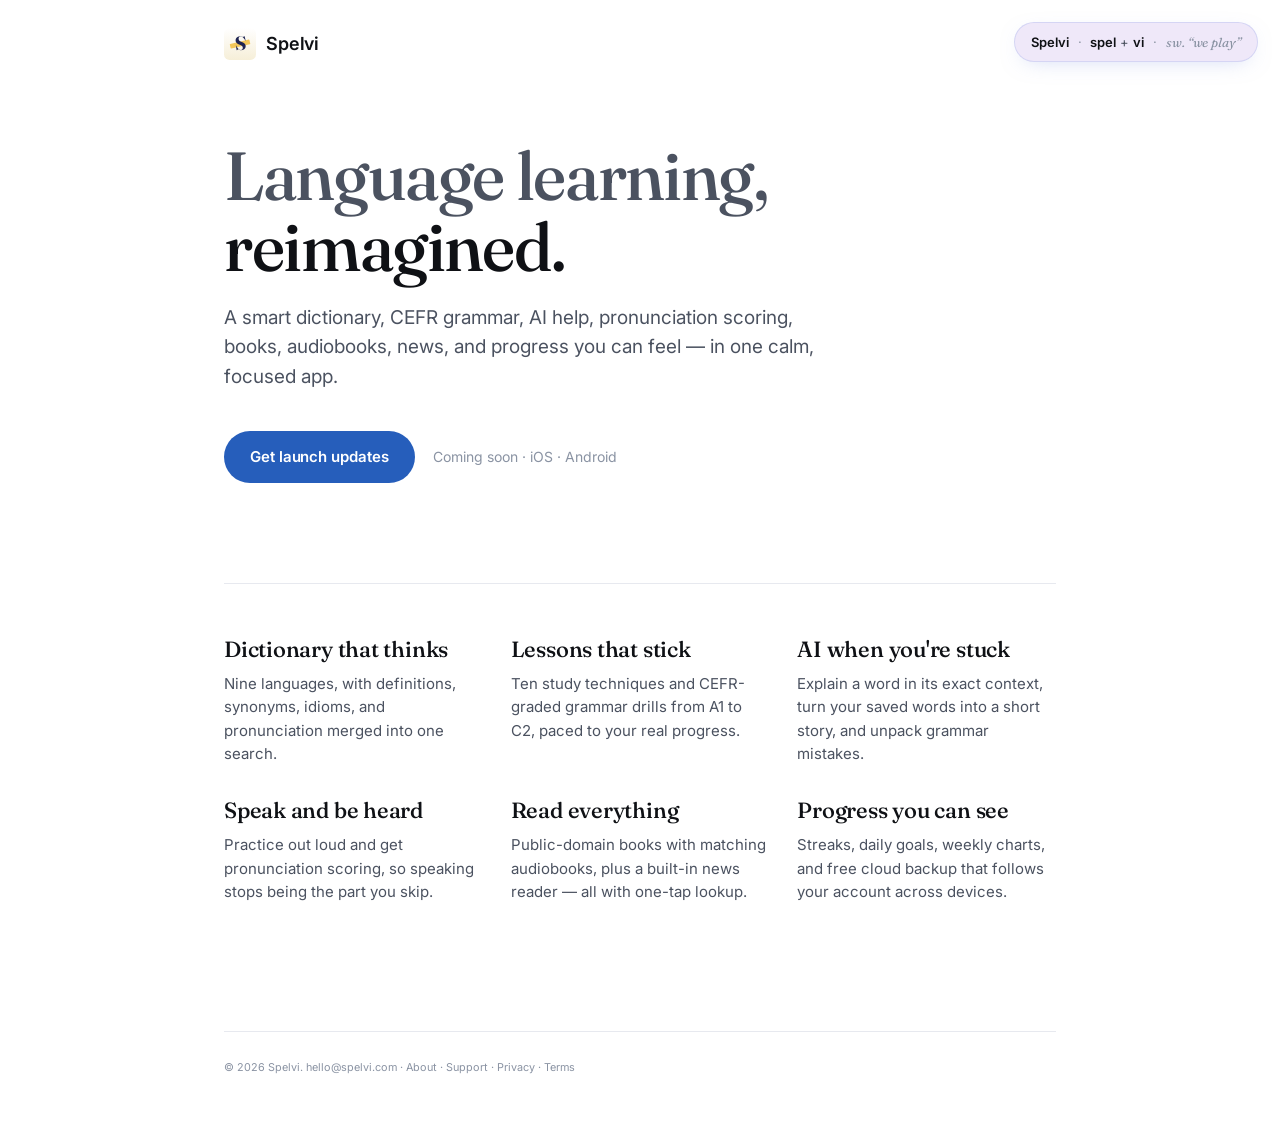
==== index.html @ d18ec0b6 "Add files via upload" ====
<!DOCTYPE html>
<html lang="en">
<head>
  <meta charset="UTF-8" />
  <meta name="viewport" content="width=device-width, initial-scale=1.0" />
  <meta name="theme-color" content="#265EBB" />

  <title>Spelvi — Language learning, reimagined</title>
  <meta name="description" content="Spelvi is a language learning experience that combines a smart dictionary, lessons, grammar drills, and audiobooks. Coming soon." />

  <!-- Open Graph -->
  <meta property="og:title" content="Spelvi — Language learning, reimagined" />
  <meta property="og:description" content="A new language learning experience. Coming soon." />
  <meta property="og:url" content="https://spelvi.com" />
  <meta property="og:type" content="website" />
  <meta property="og:site_name" content="Spelvi" />
  <meta property="og:image" content="https://spelvi.com/icon-1024.png" />

  <!-- Twitter -->
  <meta name="twitter:card" content="summary_large_image" />
  <meta name="twitter:title" content="Spelvi — Language learning, reimagined" />
  <meta name="twitter:description" content="A new language learning experience. Coming soon." />
  <meta name="twitter:image" content="https://spelvi.com/icon-1024.png" />

  <link rel="canonical" href="https://spelvi.com/" />
  <link rel="icon" type="image/svg+xml" href="/favicon.svg" />

  <link rel="preconnect" href="https://fonts.googleapis.com" />
  <link rel="preconnect" href="https://fonts.gstatic.com" crossorigin />
  <link
    href="https://fonts.googleapis.com/css2?family=Fraunces:opsz,wght@9..144,500;9..144,700&family=Inter:wght@400;500;600&display=swap"
    rel="stylesheet"
  />

  <link rel="stylesheet" href="/styles.css" />
</head>
<body>
  <aside class="lang-pill" aria-label="Spelvi etymology — Swedish for &quot;we play&quot;">
    <span class="lang-pill__brand">Spelvi</span>
    <span class="lang-pill__sep">·</span>
    <span class="lang-pill__etym"><b>spel</b> + <b>vi</b></span>
    <span class="lang-pill__sep">·</span>
    <span class="lang-pill__meaning"><em>sw. “we play”</em></span>
  </aside>

  <main class="page">
    <header class="brand">
      <a class="logo" href="/" aria-label="Spelvi home">
        <svg viewBox="0 0 1024 1024" width="32" height="32" aria-hidden="true">
          <defs>
            <linearGradient id="logo-bg" x1="0" y1="0" x2="0" y2="1">
              <stop offset="0%" stop-color="#FFFFFF"/>
              <stop offset="100%" stop-color="#F6EFD8"/>
            </linearGradient>
          </defs>
          <rect width="1024" height="1024" rx="180" fill="url(#logo-bg)"/>
          <g transform="rotate(-13 512 512)">
            <rect x="190" y="438" width="644" height="150" rx="18" fill="#F2C24E" opacity="0.92"/>
          </g>
          <text x="512" y="690" text-anchor="middle" font-family="'Fraunces', Georgia, serif" font-weight="700" font-size="620" fill="#1F2452">S</text>
        </svg>
        <span>Spelvi</span>
      </a>
    </header>

    <section class="hero">
      <h1>
        <span class="hero__top">Language learning,</span>
        <span class="hero__bottom">reimagined.</span>
      </h1>
      <p class="hero__sub">
        A smart dictionary, CEFR grammar, AI help, pronunciation scoring, books,
        audiobooks, news, and progress you can feel — in one calm, focused app.
      </p>

      <div class="cta">
        <a class="btn btn--primary" href="mailto:hello@spelvi.com?subject=Spelvi%20launch%20updates">
          Get launch updates
        </a>
        <span class="cta__hint">Coming soon · iOS · Android</span>
      </div>
    </section>

    <section class="features" aria-label="What's inside">
      <article>
        <h3>Dictionary that thinks</h3>
        <p>Nine languages, with definitions, synonyms, idioms, and pronunciation merged into one search.</p>
      </article>
      <article>
        <h3>Lessons that stick</h3>
        <p>Ten study techniques and CEFR-graded grammar drills from A1 to C2, paced to your real progress.</p>
      </article>
      <article>
        <h3>AI when you're stuck</h3>
        <p>Explain a word in its exact context, turn your saved words into a short story, and unpack grammar mistakes.</p>
      </article>
      <article>
        <h3>Speak and be heard</h3>
        <p>Practice out loud and get pronunciation scoring, so speaking stops being the part you skip.</p>
      </article>
      <article>
        <h3>Read everything</h3>
        <p>Public-domain books with matching audiobooks, plus a built-in news reader — all with one-tap lookup.</p>
      </article>
      <article>
        <h3>Progress you can see</h3>
        <p>Streaks, daily goals, weekly charts, and free cloud backup that follows your account across devices.</p>
      </article>
    </section>

    <footer class="foot">
      <small>
        © <span id="year"></span> Spelvi.
        <a href="mailto:hello@spelvi.com">hello@spelvi.com</a>
        ·
        <a href="/about.html">About</a>
        ·
        <a href="/support.html">Support</a>
        ·
        <a href="/privacy.html">Privacy</a>
        ·
        <a href="/terms.html">Terms</a>
      </small>
    </footer>
  </main>

  <script>
    document.getElementById('year').textContent = new Date().getFullYear();
  </script>
</body>
</html>
---- styles.css ----
:root {
  --primary: #265EBB;
  --primary-ink: #1d4a98;
  --accent: #F6813F;
  --bg: #ffffff;
  --bg-soft: #f7f8fb;
  --fg-1: #0f1115;
  --fg-2: #4b5260;
  --fg-3: #8a93a3;
  --border: #e7e9ef;
  --max-w: 880px;
  --radius: 14px;
}

@media (prefers-color-scheme: dark) {
  :root {
    --bg: #0b0d10;
    --bg-soft: #14171c;
    --fg-1: #f4f5f7;
    --fg-2: #b9c1cd;
    --fg-3: #7a8190;
    --border: #1f242c;
    --primary: #4a86e8;
    --primary-ink: #6da1f0;
  }
}

* { box-sizing: border-box; }

html, body {
  margin: 0;
  padding: 0;
  background: var(--bg);
  color: var(--fg-1);
  font-family: 'Inter', system-ui, -apple-system, BlinkMacSystemFont, 'Segoe UI', sans-serif;
  font-size: 16px;
  line-height: 1.55;
  -webkit-font-smoothing: antialiased;
  -moz-osx-font-smoothing: grayscale;
}

a { color: var(--primary); text-decoration: none; }
a:hover { text-decoration: underline; }

.page {
  max-width: var(--max-w);
  margin: 0 auto;
  padding: 28px 24px 64px;
}

/* ── Brand bar ─────────────────────────────────────────── */

.brand {
  display: flex;
  justify-content: space-between;
  align-items: center;
  padding-bottom: 80px;
}

.logo {
  display: inline-flex;
  align-items: center;
  gap: 10px;
  color: var(--fg-1);
  font-weight: 600;
  letter-spacing: -0.01em;
}

.logo:hover { text-decoration: none; }

.logo span {
  font-size: 18px;
}

/* ── Hero ──────────────────────────────────────────────── */

.hero h1 {
  font-family: 'Fraunces', Georgia, 'Times New Roman', serif;
  font-weight: 500;
  font-size: clamp(40px, 7vw, 68px);
  line-height: 1.05;
  letter-spacing: -0.02em;
  margin: 0 0 20px;
  color: var(--fg-1);
}

.hero__top { display: block; color: var(--fg-2); }
.hero__bottom { display: block; color: var(--fg-1); }

.hero__sub {
  font-size: clamp(17px, 2vw, 19px);
  color: var(--fg-2);
  max-width: 600px;
  margin: 0 0 40px;
}

/* ── CTA ───────────────────────────────────────────────── */

.cta {
  display: flex;
  align-items: center;
  gap: 18px;
  flex-wrap: wrap;
  margin-bottom: 100px;
}

.btn {
  display: inline-flex;
  align-items: center;
  justify-content: center;
  height: 52px;
  padding: 0 26px;
  border-radius: 999px;
  font-weight: 600;
  font-size: 15px;
  letter-spacing: -0.005em;
  transition: transform 80ms ease, background-color 120ms ease;
}

.btn:hover { text-decoration: none; }

.btn--primary {
  background: var(--primary);
  color: #fff;
}

.btn--primary:hover {
  background: var(--primary-ink);
  transform: translateY(-1px);
}

.cta__hint {
  font-size: 14px;
  color: var(--fg-3);
}

/* ── Features ──────────────────────────────────────────── */

.features {
  display: grid;
  grid-template-columns: repeat(auto-fit, minmax(240px, 1fr));
  gap: 28px;
  padding: 48px 0;
  border-top: 1px solid var(--border);
}

.features article h3 {
  font-family: 'Fraunces', Georgia, serif;
  font-weight: 500;
  font-size: 22px;
  letter-spacing: -0.01em;
  margin: 0 0 6px;
  color: var(--fg-1);
}

.features article p {
  font-size: 15px;
  color: var(--fg-2);
  margin: 0;
}

/* ── Sticky etymology pill ─────────────────────────────── */

.lang-pill {
  position: fixed;
  top: 22px;
  right: 22px;
  z-index: 20;
  display: inline-flex;
  align-items: center;
  gap: 8px;
  padding: 9px 16px;
  border-radius: 999px;
  background: rgba(216, 201, 240, 0.42);
  border: 1px solid rgba(143, 163, 230, 0.28);
  -webkit-backdrop-filter: saturate(140%) blur(14px);
  backdrop-filter: saturate(140%) blur(14px);
  font-size: 13px;
  font-family: 'Inter', system-ui, sans-serif;
  font-weight: 500;
  letter-spacing: -0.005em;
  color: var(--fg-2);
  white-space: nowrap;
  box-shadow: 0 6px 22px -10px rgba(143, 163, 230, 0.5);
}

.lang-pill__brand {
  color: var(--fg-1);
  font-weight: 600;
}

.lang-pill__sep {
  color: var(--fg-3);
  font-weight: 400;
  margin: 0 1px;
}

.lang-pill__etym {
  color: var(--fg-2);
  font-weight: 400;
}

.lang-pill__etym b {
  font-weight: 600;
  color: var(--fg-1);
}

.lang-pill__meaning {
  color: var(--fg-3);
}

.lang-pill__meaning em {
  font-style: italic;
  font-family: 'Fraunces', Georgia, serif;
  font-weight: 400;
}

@media (prefers-color-scheme: dark) {
  .lang-pill {
    background: rgba(184, 197, 242, 0.08);
    border-color: rgba(184, 197, 242, 0.18);
    box-shadow: 0 6px 22px -10px rgba(0, 0, 0, 0.6);
  }
}

@media (max-width: 720px) {
  .lang-pill {
    position: static;
    display: inline-flex;
    margin: 0 0 24px;
    font-size: 12px;
    padding: 7px 13px;
  }
}

/* ── Footer ────────────────────────────────────────────── */

.foot {
  margin-top: 80px;
  padding-top: 24px;
  border-top: 1px solid var(--border);
  color: var(--fg-3);
  font-size: 13px;
}

.foot a { color: var(--fg-3); }
.foot a:hover { color: var(--fg-1); }
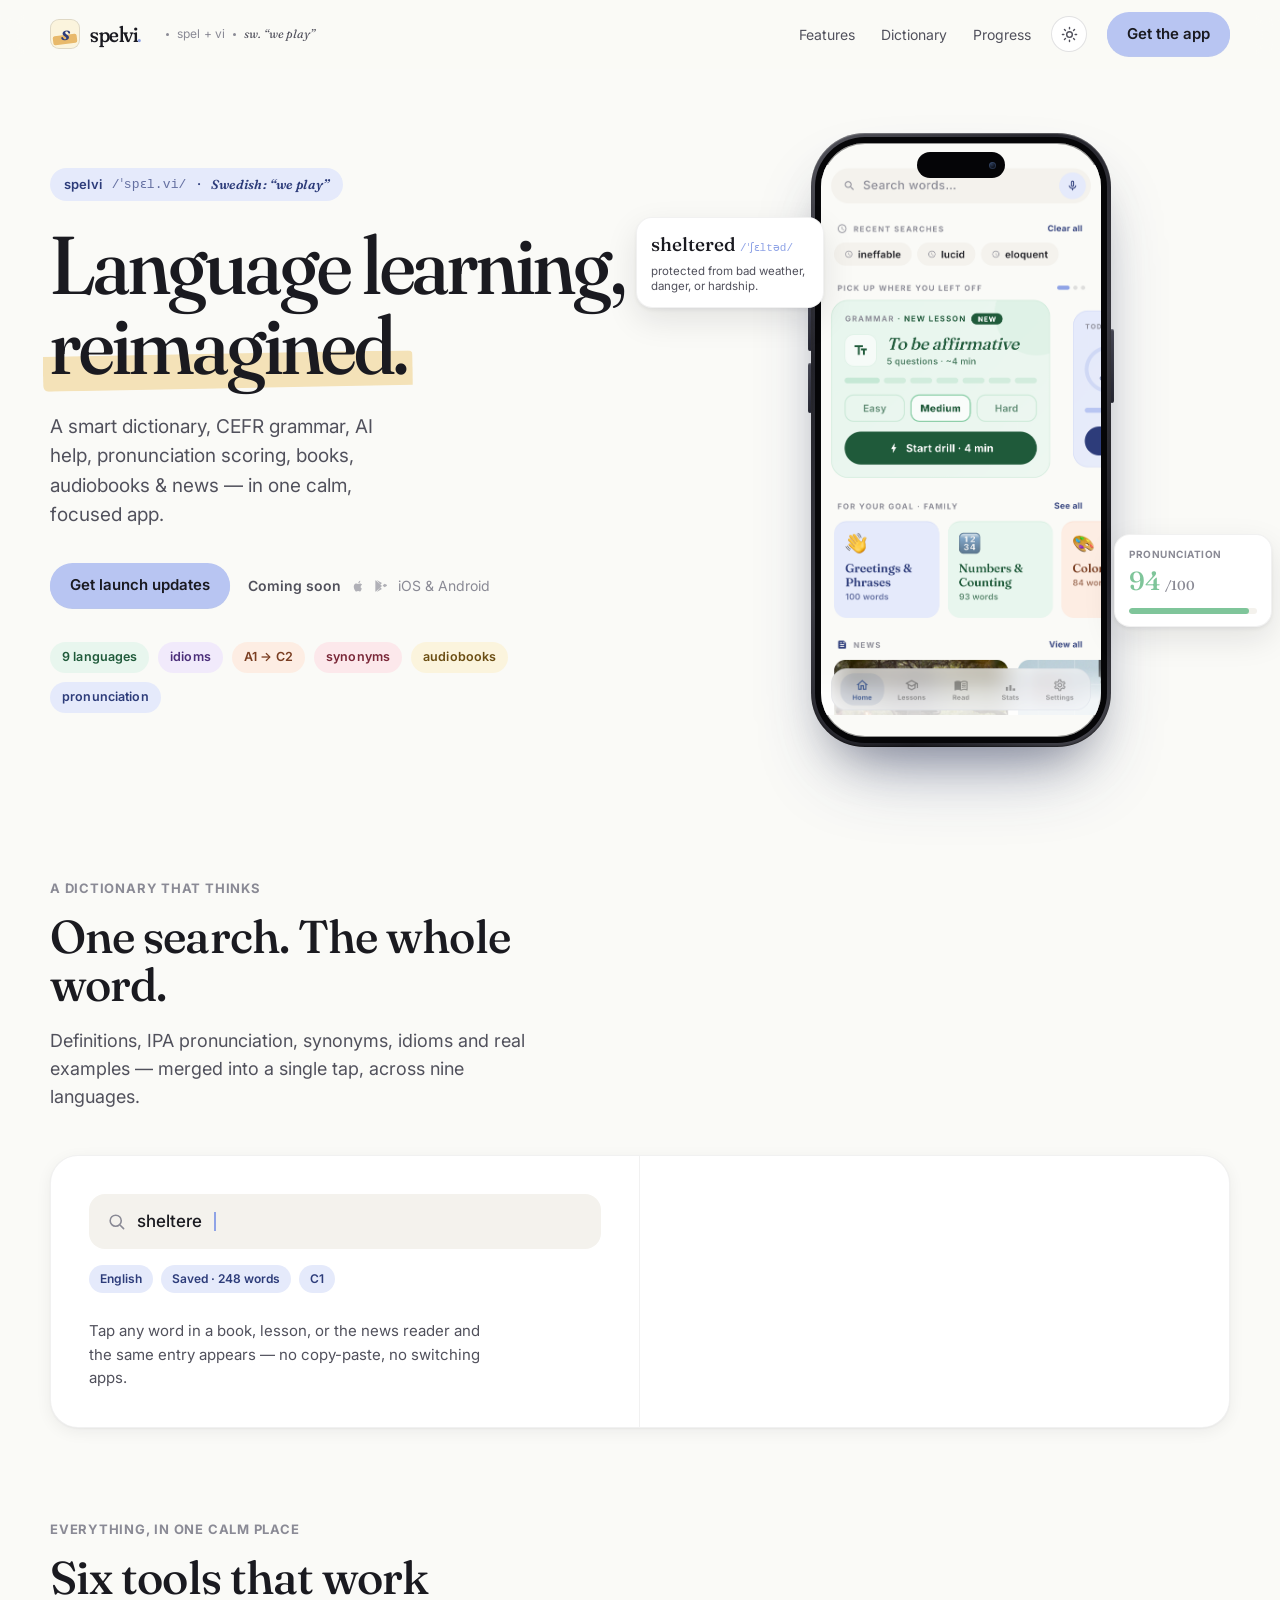
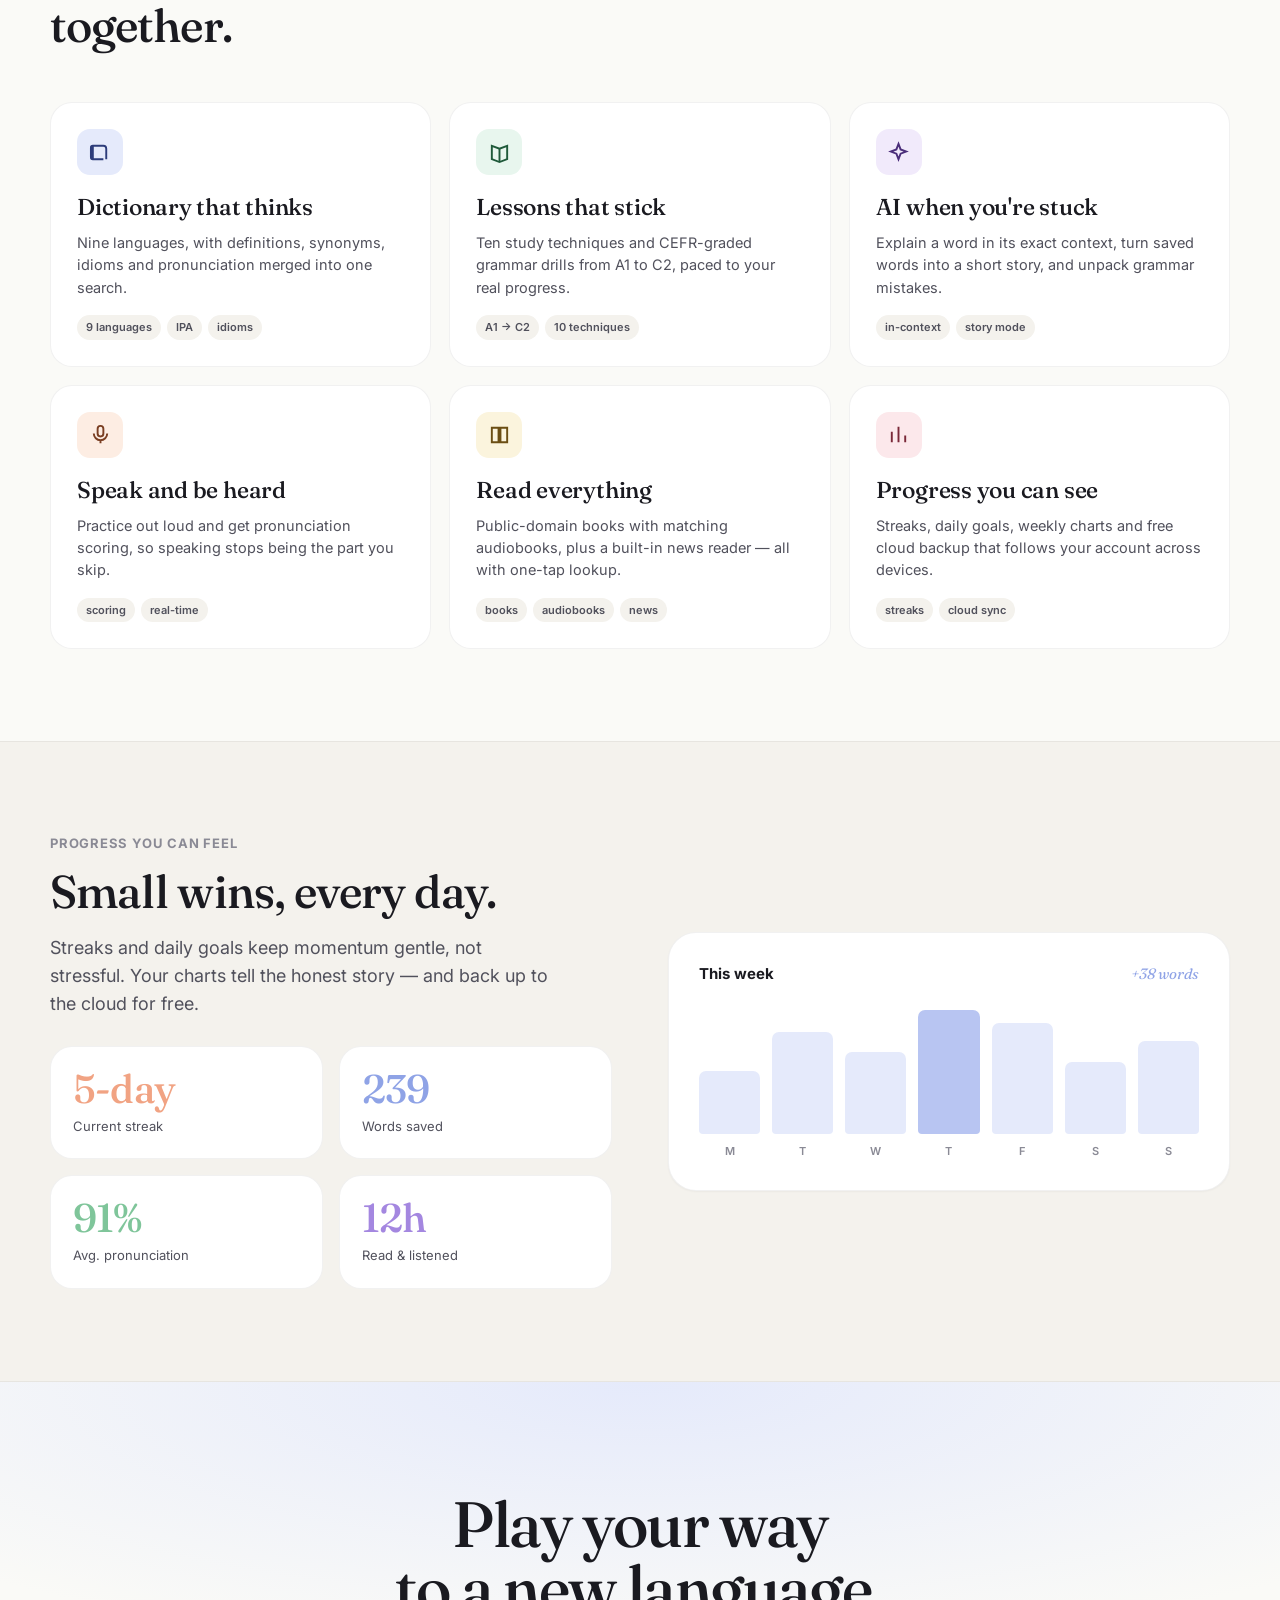
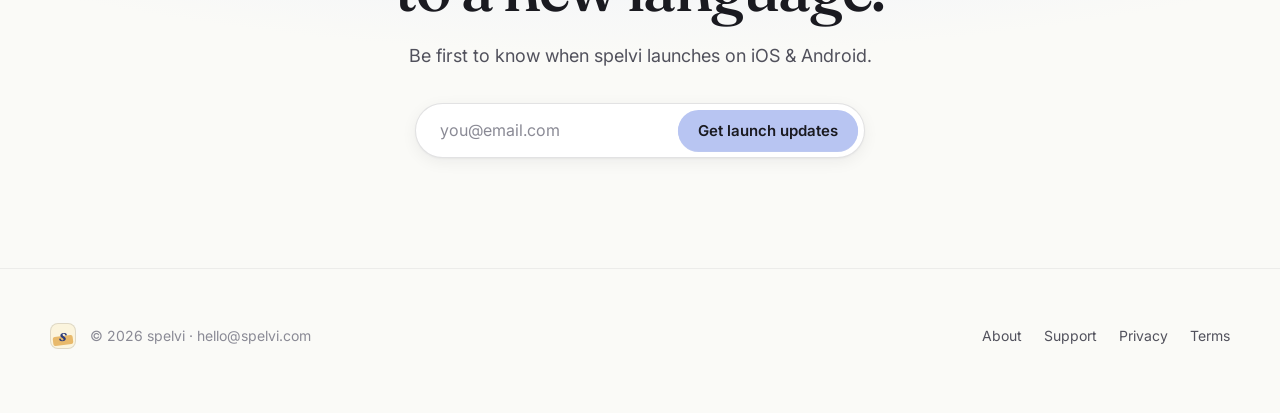
==== commit 637c9f5d: "Add files via upload" ====
--- a/index.html
+++ b/index.html
@@ -1,131 +1,863 @@
 <!DOCTYPE html>
-<html lang="en">
+<html lang="en" data-theme="light">
 <head>
-  <meta charset="UTF-8" />
-  <meta name="viewport" content="width=device-width, initial-scale=1.0" />
-  <meta name="theme-color" content="#265EBB" />
-
-  <title>Spelvi — Language learning, reimagined</title>
-  <meta name="description" content="Spelvi is a language learning experience that combines a smart dictionary, lessons, grammar drills, and audiobooks. Coming soon." />
-
-  <!-- Open Graph -->
-  <meta property="og:title" content="Spelvi — Language learning, reimagined" />
-  <meta property="og:description" content="A new language learning experience. Coming soon." />
-  <meta property="og:url" content="https://spelvi.com" />
-  <meta property="og:type" content="website" />
-  <meta property="og:site_name" content="Spelvi" />
-  <meta property="og:image" content="https://spelvi.com/icon-1024.png" />
-
-  <!-- Twitter -->
-  <meta name="twitter:card" content="summary_large_image" />
-  <meta name="twitter:title" content="Spelvi — Language learning, reimagined" />
-  <meta name="twitter:description" content="A new language learning experience. Coming soon." />
-  <meta name="twitter:image" content="https://spelvi.com/icon-1024.png" />
-
-  <link rel="canonical" href="https://spelvi.com/" />
-  <link rel="icon" type="image/svg+xml" href="/favicon.svg" />
-
-  <link rel="preconnect" href="https://fonts.googleapis.com" />
-  <link rel="preconnect" href="https://fonts.gstatic.com" crossorigin />
-  <link
-    href="https://fonts.googleapis.com/css2?family=Fraunces:opsz,wght@9..144,500;9..144,700&family=Inter:wght@400;500;600&display=swap"
-    rel="stylesheet"
-  />
-
-  <link rel="stylesheet" href="/styles.css" />
+<meta charset="UTF-8">
+<meta name="viewport" content="width=device-width, initial-scale=1.0">
+<title>spelvi — language learning, reimagined</title>
+<meta name="description" content="Spelvi is a language-learning app: a smart dictionary, CEFR grammar, AI help, pronunciation scoring, books, audiobooks, and a news reader — in one calm, focused app. Coming soon.">
+<meta name="theme-color" content="#B8C5F2">
+<link rel="canonical" href="https://spelvi.com/">
+<link rel="icon" type="image/svg+xml" href="/favicon.svg">
+<meta property="og:title" content="spelvi — language learning, reimagined">
+<meta property="og:description" content="A smart dictionary, CEFR grammar, AI help, pronunciation, books, audiobooks & news — in one calm app. Coming soon.">
+<meta property="og:url" content="https://spelvi.com">
+<meta property="og:type" content="website">
+<meta property="og:site_name" content="Spelvi">
+<meta property="og:image" content="https://spelvi.com/icon-1024.png">
+<meta name="twitter:card" content="summary_large_image">
+<meta name="twitter:title" content="spelvi — language learning, reimagined">
+<meta name="twitter:image" content="https://spelvi.com/icon-1024.png">
+<link rel="stylesheet" href="colors_and_type.css">
+<style>
+  /* ============================================================
+     spelvi — marketing site
+     Warm, literary, pastel — reflecting the app.
+     Signature motif: the butter-yellow highlighter marker.
+     ============================================================ */
+
+  html { scroll-behavior: smooth; }
+  body {
+    margin: 0;
+    background: var(--bg);
+    color: var(--fg-1);
+    overflow-x: hidden;
+  }
+  ::selection { background: var(--butter); color: var(--butter-ink); }
+
+  a { color: inherit; text-decoration: none; }
+  .wrap { width: min(1180px, 100% - 48px); margin-inline: auto; }
+
+  /* ---------- Highlighter marker motif ---------- */
+  .mark {
+    position: relative;
+    display: inline;
+    white-space: nowrap;
+  }
+  .mark > span { position: relative; z-index: 1; }
+  .mark::before {
+    content: "";
+    position: absolute;
+    left: -0.08em; right: -0.08em;
+    bottom: 0.04em;
+    height: 0.46em;
+    background: var(--butter);
+    z-index: 0;
+    transform: scaleX(0) rotate(-0.6deg);
+    transform-origin: left center;
+    border-radius: 2px 5px 3px 6px;
+    /* rough, hand-swiped ends */
+    clip-path: polygon(0 8%, 100% 0, 100% 92%, 0 100%);
+    transition: transform 0.62s var(--ease-out);
+  }
+  .mark.lav::before { background: var(--lavender); }
+  .mark.mint::before { background: var(--mint); }
+  .mark.blush::before { background: var(--blush); }
+  .mark.swiped::before { transform: scaleX(1) rotate(-0.6deg); }
+
+  /* ---------- Nav ---------- */
+  nav {
+    position: sticky; top: 0; z-index: 50;
+    backdrop-filter: saturate(140%) blur(14px);
+    background: color-mix(in srgb, var(--bg) 78%, transparent);
+    border-bottom: 1px solid transparent;
+    transition: border-color var(--dur-med), background var(--dur-med);
+  }
+  nav.scrolled { border-bottom-color: var(--border); }
+  .nav-in {
+    display: flex; align-items: center; gap: 20px;
+    height: 68px;
+  }
+  .brand { display: flex; align-items: center; gap: 10px; font-weight: 600; }
+  .mono-s {
+    width: 30px; height: 30px; border-radius: 9px;
+    background: var(--butter-soft);
+    display: grid; place-items: center;
+    position: relative; overflow: hidden;
+    box-shadow: inset 0 0 0 1px var(--border-strong);
+    flex: none;
+  }
+  .mono-s::before {
+    content: ""; position: absolute; left: 3px; right: 3px;
+    top: 52%; height: 9px; background: var(--butter-strong);
+    transform: rotate(-7deg); border-radius: 2px;
+  }
+  .mono-s i {
+    position: relative; z-index: 1;
+    font-family: var(--font-display); font-style: italic;
+    font-weight: 600; font-size: 20px; color: var(--primary-ink);
+    line-height: 1; transform: translateY(-1px);
+  }
+  .wordmark-h {
+    font-family: var(--font-display); font-weight: 500;
+    font-size: 22px; letter-spacing: -0.02em;
+    font-variation-settings: "opsz" 144, "SOFT" 100;
+  }
+  .wordmark-h b { color: var(--primary-strong); font-weight: 500; }
+  .ety {
+    margin-left: 4px;
+    display: inline-flex; align-items: center; gap: 8px;
+    font-size: 12px; color: var(--fg-3); letter-spacing: 0.01em;
+  }
+  .ety .dot { width: 3px; height: 3px; border-radius: 50%; background: var(--fg-3); }
+  .ety em { font-family: var(--font-display); font-style: italic; color: var(--fg-2); }
+  .nav-spacer { flex: 1; }
+  .nav-links { display: flex; align-items: center; gap: 26px; font-size: 14px; color: var(--fg-2); }
+  .nav-links a { transition: color var(--dur-fast); }
+  .nav-links a:hover { color: var(--fg-1); }
+  .theme-btn {
+    width: 36px; height: 36px; border-radius: 50%;
+    border: 1px solid var(--border-strong); background: var(--surface);
+    display: grid; place-items: center; cursor: pointer; color: var(--fg-2);
+    transition: transform var(--dur-fast), color var(--dur-fast);
+  }
+  .theme-btn:hover { color: var(--fg-1); transform: rotate(-18deg); }
+  .btn {
+    display: inline-flex; align-items: center; gap: 8px;
+    font-family: var(--font-ui); font-weight: 600; font-size: 15px;
+    padding: 11px 20px; border-radius: var(--radius-pill);
+    background: var(--primary); color: var(--fg-on-primary);
+    border: none; cursor: pointer;
+    box-shadow: 0 1px 0 color-mix(in srgb, var(--primary-strong) 60%, transparent);
+    transition: transform var(--dur-fast) var(--ease-spring), box-shadow var(--dur-med), background var(--dur-fast);
+  }
+  .btn:hover { transform: translateY(-2px); box-shadow: var(--shadow-2); background: color-mix(in srgb, var(--primary) 86%, white); }
+  .btn:active { transform: translateY(0); }
+  .btn.ghost { background: var(--surface); color: var(--fg-1); box-shadow: inset 0 0 0 1px var(--border-strong); }
+  .btn.ghost:hover { background: var(--surface-2); }
+
+  /* ---------- Hero ---------- */
+  .hero { position: relative; padding: 64px 0 40px; }
+  .hero-grid {
+    display: grid; grid-template-columns: 1.05fr 0.95fr;
+    gap: 48px; align-items: center;
+  }
+  .eyebrow {
+    display: inline-flex; align-items: center; gap: 10px;
+    font-size: 13px; color: var(--primary-ink); font-weight: 600;
+    background: var(--primary-soft); padding: 7px 14px;
+    border-radius: var(--radius-pill); margin-bottom: 24px;
+    letter-spacing: 0.01em;
+  }
+  .eyebrow .ph { font-family: var(--font-mono); font-weight: 500; color: color-mix(in srgb, var(--primary-ink) 70%, transparent); }
+  .eyebrow em { font-family: var(--font-display); font-style: italic; }
+  h1.hero-title {
+    font-family: var(--font-display); font-weight: 500;
+    font-size: clamp(46px, 6.4vw, 92px); line-height: 0.98;
+    letter-spacing: -0.025em; margin: 0 0 26px;
+    font-variation-settings: "opsz" 144, "SOFT" 40;
+  }
+  .hero-sub {
+    font-size: 19px; line-height: 1.55; color: var(--fg-2);
+    max-width: 30ch; margin: 0 0 34px;
+  }
+  .hero-cta { display: flex; align-items: center; gap: 18px; flex-wrap: wrap; }
+  .coming {
+    font-size: 14px; color: var(--fg-3);
+    display: inline-flex; align-items: center; gap: 9px;
+  }
+  .coming b { color: var(--fg-2); font-weight: 600; }
+  .store-ico { display: inline-flex; gap: 7px; }
+  .store-ico svg { width: 16px; height: 16px; opacity: 0.65; }
+
+  /* word chips floating */
+  .chips { margin-top: 34px; display: flex; flex-wrap: wrap; gap: 9px; max-width: 30rem; }
+  .chip {
+    font-size: 12.5px; font-weight: 600; padding: 6px 12px;
+    border-radius: var(--radius-pill); letter-spacing: 0.01em;
+    will-change: transform;
+  }
+  .chip.c1 { background: var(--mint-soft); color: var(--mint-ink); }
+  .chip.c2 { background: var(--lavender-soft); color: var(--lavender-ink); }
+  .chip.c3 { background: var(--accent-soft); color: var(--accent-ink); }
+  .chip.c4 { background: var(--blush-soft); color: var(--blush-ink); }
+  .chip.c5 { background: var(--butter-soft); color: var(--butter-ink); }
+  .chip.c6 { background: var(--primary-soft); color: var(--primary-ink); }
+
+  /* ---------- Phone mockup ---------- */
+  .phone-stage { position: relative; display: grid; place-items: center; }
+  .phone {
+    position: relative; width: 300px; height: 614px;
+    border-radius: 54px; padding: 10px;
+    background: linear-gradient(135deg, #56565e 0%, #23232a 26%, #3c3c44 52%, #1d1d23 78%, #4a4a52 100%);
+    box-shadow:
+      inset 0 1px 1px rgba(255,255,255,0.28),
+      inset 0 -1px 2px rgba(0,0,0,0.55),
+      0 40px 80px -30px rgba(45,60,122,0.45),
+      0 30px 50px -24px rgba(0,0,0,0.35);
+    animation: float 7s ease-in-out infinite;
+  }
+  [data-theme="dark"] .phone {
+    box-shadow:
+      inset 0 1px 1px rgba(255,255,255,0.22),
+      inset 0 -1px 2px rgba(0,0,0,0.6),
+      0 40px 80px -30px rgba(0,0,0,0.65),
+      0 30px 50px -24px rgba(0,0,0,0.5);
+  }
+  /* physical side buttons */
+  .btn-side { position: absolute; z-index: -1; border-radius: 3px;
+    background: linear-gradient(180deg, #4a4a52, #26262c); box-shadow: inset 0 1px 1px rgba(255,255,255,0.25); }
+  .btn-action { left: -3px; top: 116px; width: 4px; height: 30px; }
+  .btn-vup    { left: -3px; top: 168px; width: 4px; height: 50px; }
+  .btn-vdown  { left: -3px; top: 230px; width: 4px; height: 50px; }
+  .btn-power  { right: -3px; top: 196px; width: 4px; height: 74px; }
+  }
+  @keyframes float { 0%,100% { transform: translateY(0) rotate(-1.2deg); } 50% { transform: translateY(-14px) rotate(-1.2deg); } }
+  .phone-screen {
+    width: 100%; height: 100%; background: #FAFAF7;
+    border-radius: 44px; overflow: hidden; position: relative;
+    display: flex; flex-direction: column; padding-top: 22px;
+    box-shadow: 0 0 0 6px #060608, inset 0 0 0 1px rgba(0,0,0,0.4);
+  }
+  .scr-img { width: 100%; height: calc(100% - 22px); object-fit: cover; object-position: top center; display: block; }
+  /* Dynamic Island */
+  .island { position: absolute; top: 9px; left: 50%; transform: translateX(-50%);
+    width: 88px; height: 26px; background: #050507; border-radius: 14px; z-index: 6;
+    display: flex; align-items: center; justify-content: flex-end; padding-right: 9px; }
+  .island::after { content: ""; width: 7px; height: 7px; border-radius: 50%;
+    background: radial-gradient(circle at 35% 30%, #2b3a55, #07090f 70%);
+    box-shadow: inset 0 0 0 1px rgba(80,110,160,0.4); }
+  .scr-top { padding: 44px 18px 10px; }
+  .scr-search {
+    display: flex; align-items: center; gap: 9px;
+    background: var(--surface-2); border-radius: var(--radius-md);
+    padding: 11px 13px; font-size: 13px; color: var(--fg-3);
+  }
+  .scr-search svg { width: 15px; height: 15px; }
+  .scr-body { padding: 4px 18px; overflow: hidden; flex: 1; }
+  .applabel { font-size: 10px; font-weight: 700; letter-spacing: 0.08em; text-transform: uppercase; color: var(--fg-3); margin: 14px 2px 9px; display: flex; justify-content: space-between; }
+  .applabel a { color: var(--primary-strong); }
+
+  .streak-card {
+    background: var(--primary-soft); border-radius: var(--radius-lg);
+    padding: 16px; position: relative; overflow: hidden;
+  }
+  .streak-card .blob { position: absolute; right: -24px; top: -24px; width: 96px; height: 96px; border-radius: 50%; background: color-mix(in srgb, var(--primary) 60%, transparent); }
+  .streak-head { display: flex; justify-content: space-between; align-items: flex-start; position: relative; }
+  .stk-today { font-size: 10px; font-weight: 700; letter-spacing: 0.07em; color: var(--primary-ink); opacity: 0.7; }
+  .stk-flame { font-size: 10px; font-weight: 700; color: var(--accent-ink); background: var(--accent-soft); padding: 4px 8px; border-radius: var(--radius-pill); display: inline-flex; gap: 4px; }
+  .streak-mid { display: flex; align-items: center; gap: 14px; margin-top: 12px; position: relative; }
+  .ring { width: 56px; height: 56px; flex: none; }
+  .ring text { font-family: var(--font-ui); }
+  .stk-copy .big { font-family: var(--font-display); font-style: italic; font-size: 19px; color: var(--primary-ink); font-weight: 500; line-height: 1.1; }
+  .stk-copy .sm { font-size: 11px; color: var(--primary-ink); opacity: 0.72; margin-top: 3px; }
+  .stk-dots { display: flex; gap: 4px; margin-top: 13px; position: relative; }
+  .stk-dots i { height: 5px; flex: 1; border-radius: 3px; background: color-mix(in srgb, var(--primary-strong) 28%, transparent); }
+  .stk-dots i.on { background: var(--primary-strong); }
+  .stk-btn {
+    margin-top: 13px; background: var(--primary-ink); color: var(--primary-soft);
+    border-radius: var(--radius-md); padding: 11px; text-align: center;
+    font-size: 12.5px; font-weight: 600; position: relative;
+    display: flex; align-items: center; justify-content: center; gap: 6px;
+  }
+
+  .lesson-card {
+    margin-top: 12px; background: var(--mint-soft); border-radius: var(--radius-lg);
+    padding: 14px; position: relative; overflow: hidden;
+  }
+  .lc-row { display: flex; align-items: center; gap: 10px; }
+  .lc-ico { width: 34px; height: 34px; border-radius: 10px; background: var(--surface); display: grid; place-items: center; font-family: var(--font-display); font-style: italic; color: var(--mint-ink); font-size: 16px; flex: none; }
+  .lc-new { font-size: 9px; font-weight: 800; letter-spacing: 0.06em; color: var(--mint-ink); background: color-mix(in srgb, var(--mint) 70%, white); padding: 3px 7px; border-radius: var(--radius-pill); margin-left: auto; }
+  .lc-title { font-family: var(--font-display); font-style: italic; font-size: 16px; color: var(--mint-ink); font-weight: 500; margin-top: 9px; }
+  .lc-meta { font-size: 11px; color: var(--mint-ink); opacity: 0.7; }
+  .lc-bars { display: flex; gap: 3px; margin-top: 9px; }
+  .lc-bars i { height: 5px; flex: 1; border-radius: 3px; background: var(--mint-strong); }
+  .lc-bars i.off { background: color-mix(in srgb, var(--mint-strong) 28%, transparent); }
+
+  .scr-tabbar {
+    display: flex; justify-content: space-around; align-items: center;
+    padding: 11px 8px 22px; border-top: 1px solid var(--border);
+    background: var(--surface);
+  }
+  .tab { display: flex; flex-direction: column; align-items: center; gap: 3px; font-size: 9px; color: var(--fg-3); }
+  .tab svg { width: 19px; height: 19px; }
+  .tab.act { color: var(--primary-strong); }
+
+  /* floating cards around phone */
+  .float-card {
+    position: absolute; background: var(--surface);
+    border-radius: var(--radius-md); box-shadow: var(--shadow-3);
+    padding: 12px 14px; z-index: 4; border: 1px solid var(--border);
+    will-change: transform;
+  }
+  .fc-word { position: absolute; left: -56px; top: 84px; width: 188px; animation: float 8s ease-in-out infinite 0.6s; }
+  .fc-word .w { font-family: var(--font-display); font-size: 19px; font-weight: 500; }
+  .fc-word .ipa { font-family: var(--font-mono); font-size: 11px; color: var(--primary-strong); }
+  .fc-word .def { font-size: 11.5px; color: var(--fg-2); margin-top: 5px; line-height: 1.35; }
+  .fc-score {
+    right: -42px; bottom: 120px; width: 158px; animation: float 6.5s ease-in-out infinite 0.2s;
+  }
+  .fc-score .lab { font-size: 10px; font-weight: 700; letter-spacing: 0.05em; text-transform: uppercase; color: var(--fg-3); }
+  .fc-score .num { font-family: var(--font-display); font-size: 26px; font-weight: 500; color: var(--mint-strong); display: flex; align-items: baseline; gap: 4px; }
+  .fc-score .num small { font-size: 13px; color: var(--fg-3); }
+  .fc-score .meter { height: 6px; border-radius: 4px; background: var(--surface-2); margin-top: 7px; overflow: hidden; }
+  .fc-score .meter i { display: block; height: 100%; border-radius: 4px; background: var(--mint-strong); width: 0; transition: width 1.1s var(--ease-out); }
+
+  /* ---------- Live dictionary demo ---------- */
+  .section { padding: 92px 0; }
+  .sec-label {
+    font-size: 13px; font-weight: 700; letter-spacing: 0.06em; text-transform: uppercase;
+    color: var(--fg-3); margin-bottom: 14px;
+  }
+  .sec-title {
+    font-family: var(--font-display); font-weight: 500;
+    font-size: clamp(30px, 3.6vw, 46px); line-height: 1.05;
+    letter-spacing: -0.02em; margin: 0 0 18px; max-width: 18ch;
+  }
+  .sec-lead { font-size: 18px; color: var(--fg-2); max-width: 46ch; line-height: 1.55; }
+
+  .demo {
+    margin-top: 44px; background: var(--surface);
+    border: 1px solid var(--border); border-radius: var(--radius-xl);
+    box-shadow: var(--shadow-2); overflow: hidden;
+    display: grid; grid-template-columns: 1fr 1fr;
+  }
+  .demo-l { padding: 38px; border-right: 1px solid var(--border); }
+  .demo-search {
+    display: flex; align-items: center; gap: 11px;
+    background: var(--surface-2); border-radius: var(--radius-md);
+    padding: 15px 18px; font-size: 17px;
+  }
+  .demo-search svg { width: 19px; height: 19px; color: var(--fg-3); flex: none; }
+  .typed { font-weight: 500; }
+  .caret { display: inline-block; width: 2px; height: 19px; background: var(--primary-strong); margin-left: 1px; vertical-align: -3px; animation: blink 1s steps(1) infinite; }
+  @keyframes blink { 50% { opacity: 0; } }
+  .demo-tags { display: flex; gap: 8px; margin-top: 16px; flex-wrap: wrap; }
+  .demo-tags .t { font-size: 12px; font-weight: 600; padding: 5px 11px; border-radius: var(--radius-pill); background: var(--primary-soft); color: var(--primary-ink); }
+
+  .demo-r { padding: 38px; position: relative; }
+  .entry { opacity: 0; transform: translateY(10px); transition: opacity 0.5s var(--ease-out), transform 0.5s var(--ease-out); }
+  .entry.show { opacity: 1; transform: none; }
+  .entry-head { display: flex; align-items: baseline; gap: 12px; flex-wrap: wrap; }
+  .entry-w { font-family: var(--font-display); font-size: 38px; font-weight: 500; letter-spacing: -0.01em; }
+  .entry-ipa { font-family: var(--font-mono); font-size: 15px; color: var(--primary-strong); }
+  .entry-pos { font-size: 13px; font-style: italic; color: var(--fg-3); font-family: var(--font-display); }
+  .entry-play { width: 30px; height: 30px; border-radius: 50%; background: var(--primary-soft); display: grid; place-items: center; color: var(--primary-ink); margin-left: auto; }
+  .entry-play svg { width: 13px; height: 13px; }
+  .entry-def { font-size: 16px; color: var(--fg-1); line-height: 1.55; margin-top: 16px; }
+  .entry-eg { font-size: 14.5px; color: var(--fg-2); font-style: italic; font-family: var(--font-display); margin-top: 10px; padding-left: 14px; border-left: 2px solid var(--border-strong); }
+  .entry-foot { display: flex; gap: 8px; margin-top: 20px; }
+  .pill-s { font-size: 13px; font-weight: 600; padding: 8px 14px; border-radius: var(--radius-pill); display: inline-flex; align-items: center; gap: 7px; }
+  .pill-save { background: var(--primary); color: var(--fg-on-primary); }
+  .pill-syn { background: var(--surface-2); color: var(--fg-2); }
+  .pill-s svg { width: 13px; height: 13px; }
+
+  /* ---------- Feature grid ---------- */
+  .feat-grid { display: grid; grid-template-columns: repeat(3, 1fr); gap: 18px; margin-top: 52px; }
+  .feat {
+    background: var(--surface); border: 1px solid var(--border);
+    border-radius: var(--radius-lg); padding: 26px;
+    transition: transform var(--dur-med) var(--ease-out), box-shadow var(--dur-med);
+    position: relative; overflow: hidden;
+  }
+  .feat:hover { transform: translateY(-4px); box-shadow: var(--shadow-2); }
+  .feat-ico {
+    width: 46px; height: 46px; border-radius: 13px;
+    display: grid; place-items: center; margin-bottom: 18px;
+  }
+  .feat-ico svg { width: 23px; height: 23px; }
+  .feat h3 {
+    font-family: var(--font-display); font-weight: 500; font-size: 23px;
+    letter-spacing: -0.01em; margin: 0 0 9px; display: inline; position: relative;
+  }
+  .feat h3 .u { position: absolute; left: 0; right: 0; bottom: 2px; height: 7px; background: var(--butter); z-index: -1; transform: scaleX(0); transform-origin: left; border-radius: 2px; transition: transform 0.4s var(--ease-out); }
+  .feat:hover h3 .u { transform: scaleX(1); }
+  .feat p { font-size: 14.5px; color: var(--fg-2); line-height: 1.55; margin: 10px 0 0; }
+  .feat .tagrow { margin-top: 16px; display: flex; gap: 6px; flex-wrap: wrap; }
+  .feat .tagrow span { font-size: 11px; font-weight: 600; padding: 4px 9px; border-radius: var(--radius-pill); background: var(--surface-2); color: var(--fg-2); }
+
+  .i-peri { background: var(--primary-soft); color: var(--primary-ink); }
+  .i-mint { background: var(--mint-soft); color: var(--mint-ink); }
+  .i-lav  { background: var(--lavender-soft); color: var(--lavender-ink); }
+  .i-acc  { background: var(--accent-soft); color: var(--accent-ink); }
+  .i-but  { background: var(--butter-soft); color: var(--butter-ink); }
+  .i-blu  { background: var(--blush-soft); color: var(--blush-ink); }
+
+  /* ---------- Progress band ---------- */
+  .band { background: var(--surface-2); border-block: 1px solid var(--border); }
+  .band-grid { display: grid; grid-template-columns: 1fr 1fr; gap: 56px; align-items: center; }
+  .stat-cards { display: grid; grid-template-columns: 1fr 1fr; gap: 16px; }
+  .stat {
+    background: var(--surface); border: 1px solid var(--border);
+    border-radius: var(--radius-lg); padding: 22px;
+  }
+  .stat .k { font-family: var(--font-display); font-size: 40px; font-weight: 500; letter-spacing: -0.02em; line-height: 1; }
+  .stat .l { font-size: 13px; color: var(--fg-2); margin-top: 8px; }
+  .stat.s1 .k { color: var(--accent-strong); }
+  .stat.s2 .k { color: var(--primary-strong); }
+  .stat.s3 .k { color: var(--mint-strong); }
+  .stat.s4 .k { color: var(--lavender-strong); }
+  .week {
+    background: var(--surface); border: 1px solid var(--border);
+    border-radius: var(--radius-xl); padding: 30px; box-shadow: var(--shadow-1);
+  }
+  .week-head { display: flex; justify-content: space-between; align-items: baseline; margin-bottom: 24px; }
+  .week-head .t { font-weight: 700; font-size: 15px; }
+  .week-head .v { font-family: var(--font-display); font-style: italic; color: var(--primary-strong); font-size: 15px; }
+  .bars { display: flex; align-items: flex-end; gap: 12px; height: 150px; }
+  .bar-col { flex: 1; display: flex; flex-direction: column; align-items: center; gap: 9px; height: 100%; justify-content: flex-end; }
+  .bar { width: 100%; border-radius: 7px 7px 4px 4px; background: var(--primary-soft); height: 0; transition: height 0.9s var(--ease-out); }
+  .bar.peak { background: var(--primary); }
+  .bar-col .d { font-size: 11px; color: var(--fg-3); font-weight: 600; }
+
+  /* ---------- CTA ---------- */
+  .cta {
+    text-align: center; padding: 110px 0;
+    background:
+      radial-gradient(120% 90% at 50% 0%, var(--primary-soft) 0%, transparent 62%),
+      var(--bg);
+  }
+  .cta h2 { font-family: var(--font-display); font-weight: 500; font-size: clamp(36px, 5vw, 64px); letter-spacing: -0.025em; line-height: 1; margin: 0 0 22px; }
+  .cta p { font-size: 18px; color: var(--fg-2); margin: 0 0 34px; }
+  .cta-form { display: inline-flex; gap: 10px; background: var(--surface); border: 1px solid var(--border-strong); border-radius: var(--radius-pill); padding: 6px 6px 6px 22px; box-shadow: var(--shadow-2); max-width: 100%; }
+  .cta-form input { border: none; background: none; outline: none; font-family: var(--font-ui); font-size: 16px; color: var(--fg-1); width: 230px; }
+  .cta-form input::placeholder { color: var(--fg-3); }
+
+  /* ---------- Footer ---------- */
+  footer { padding: 54px 0 64px; border-top: 1px solid var(--border); }
+  .foot { display: flex; justify-content: space-between; align-items: center; gap: 24px; flex-wrap: wrap; }
+  .foot-l { display: flex; align-items: center; gap: 14px; color: var(--fg-3); font-size: 14px; }
+  .foot-links { display: flex; gap: 22px; font-size: 14px; color: var(--fg-2); }
+  .foot-links a:hover { color: var(--fg-1); }
+
+  /* ---------- Reveal ---------- */
+  .reveal { opacity: 0; transform: translateY(26px); transition: opacity 0.7s var(--ease-out), transform 0.7s var(--ease-out); }
+  .reveal.in { opacity: 1; transform: none; }
+  .reveal.d1 { transition-delay: 0.07s; }
+  .reveal.d2 { transition-delay: 0.14s; }
+  .reveal.d3 { transition-delay: 0.21s; }
+  .reveal.d4 { transition-delay: 0.28s; }
+  .reveal.d5 { transition-delay: 0.35s; }
+
+  @media (max-width: 980px) {
+    .hero-grid { grid-template-columns: 1fr; gap: 8px; }
+    .phone-stage { margin-top: 18px; }
+    .demo { grid-template-columns: 1fr; }
+    .demo-l { border-right: none; border-bottom: 1px solid var(--border); }
+    .feat-grid { grid-template-columns: 1fr 1fr; }
+    .band-grid { grid-template-columns: 1fr; gap: 32px; }
+    .nav-links { display: none; }
+    .ety { display: none; }
+  }
+  @media (max-width: 600px) {
+    .feat-grid { grid-template-columns: 1fr; }
+    .stat-cards { grid-template-columns: 1fr 1fr; }
+    .fc-word, .fc-score { display: none; }
+    .section { padding: 64px 0; }
+    .cta-form { flex-direction: column; padding: 10px; border-radius: var(--radius-lg); width: min(360px, 100%); }
+    .cta-form input { width: 100%; padding: 8px 14px; }
+  }
+
+  @media (prefers-reduced-motion: reduce) {
+    *, *::before, *::after { animation: none !important; transition-duration: 0.001ms !important; }
+    .reveal, .entry { opacity: 1 !important; transform: none !important; }
+    .mark::before { transform: scaleX(1) rotate(-0.6deg) !important; }
+  }
+</style>
 </head>
 <body>
-  <aside class="lang-pill" aria-label="Spelvi etymology — Swedish for &quot;we play&quot;">
-    <span class="lang-pill__brand">Spelvi</span>
-    <span class="lang-pill__sep">·</span>
-    <span class="lang-pill__etym"><b>spel</b> + <b>vi</b></span>
-    <span class="lang-pill__sep">·</span>
-    <span class="lang-pill__meaning"><em>sw. “we play”</em></span>
-  </aside>
-
-  <main class="page">
-    <header class="brand">
-      <a class="logo" href="/" aria-label="Spelvi home">
-        <svg viewBox="0 0 1024 1024" width="32" height="32" aria-hidden="true">
-          <defs>
-            <linearGradient id="logo-bg" x1="0" y1="0" x2="0" y2="1">
-              <stop offset="0%" stop-color="#FFFFFF"/>
-              <stop offset="100%" stop-color="#F6EFD8"/>
-            </linearGradient>
-          </defs>
-          <rect width="1024" height="1024" rx="180" fill="url(#logo-bg)"/>
-          <g transform="rotate(-13 512 512)">
-            <rect x="190" y="438" width="644" height="150" rx="18" fill="#F2C24E" opacity="0.92"/>
-          </g>
-          <text x="512" y="690" text-anchor="middle" font-family="'Fraunces', Georgia, serif" font-weight="700" font-size="620" fill="#1F2452">S</text>
-        </svg>
-        <span>Spelvi</span>
-      </a>
-    </header>
-
-    <section class="hero">
-      <h1>
-        <span class="hero__top">Language learning,</span>
-        <span class="hero__bottom">reimagined.</span>
+
+<!-- ===================== NAV ===================== -->
+<nav id="nav">
+  <div class="wrap nav-in">
+    <a class="brand" href="#top">
+      <span class="mono-s"><i>s</i></span>
+      <span class="wordmark-h">spelvi<b>.</b></span>
+    </a>
+    <span class="ety">
+      <span class="dot"></span> spel + vi <span class="dot"></span> <em>sw. “we play”</em>
+    </span>
+    <span class="nav-spacer"></span>
+    <div class="nav-links">
+      <a href="#features">Features</a>
+      <a href="#dictionary">Dictionary</a>
+      <a href="#progress">Progress</a>
+    </div>
+    <button class="theme-btn" id="themeBtn" aria-label="Toggle theme">
+      <svg id="themeIco" width="17" height="17" viewBox="0 0 24 24" fill="none" stroke="currentColor" stroke-width="2" stroke-linecap="round" stroke-linejoin="round"><circle cx="12" cy="12" r="4"/><path d="M12 2v2M12 20v2M4.9 4.9l1.4 1.4M17.7 17.7l1.4 1.4M2 12h2M20 12h2M4.9 19.1l1.4-1.4M17.7 6.3l1.4-1.4"/></svg>
+    </button>
+    <a href="#get" class="btn">Get the app</a>
+  </div>
+</nav>
+
+<!-- ===================== HERO ===================== -->
+<header class="hero" id="top">
+  <div class="wrap hero-grid">
+    <div class="hero-copy">
+      <span class="eyebrow reveal in">
+        spelvi <span class="ph">/ˈspɛl.vi/</span> · <em>Swedish: “we play”</em>
+      </span>
+      <h1 class="hero-title">
+        Language learning,<br>
+        <span class="mark" id="heroMark"><span>reimagined.</span></span>
       </h1>
-      <p class="hero__sub">
-        A smart dictionary, CEFR grammar, AI help, pronunciation scoring, books,
-        audiobooks, news, and progress you can feel — in one calm, focused app.
+      <p class="hero-sub">
+        A smart dictionary, CEFR grammar, AI help, pronunciation scoring,
+        books, audiobooks &amp; news — in one calm, focused app.
       </p>
-
-      <div class="cta">
-        <a class="btn btn--primary" href="mailto:hello@spelvi.com?subject=Spelvi%20launch%20updates">
-          Get launch updates
-        </a>
-        <span class="cta__hint">Coming soon · iOS · Android</span>
-      </div>
-    </section>
-
-    <section class="features" aria-label="What's inside">
-      <article>
-        <h3>Dictionary that thinks</h3>
-        <p>Nine languages, with definitions, synonyms, idioms, and pronunciation merged into one search.</p>
-      </article>
-      <article>
-        <h3>Lessons that stick</h3>
+      <div class="hero-cta">
+        <a href="#get" class="btn">Get launch updates</a>
+        <span class="coming">
+          <b>Coming soon</b>
+          <span class="store-ico">
+            <svg viewBox="0 0 24 24" fill="currentColor"><path d="M16.4 12.9c0-2 1.6-3 1.7-3.1-.9-1.4-2.4-1.6-2.9-1.6-1.2-.1-2.4.7-3 .7-.6 0-1.6-.7-2.6-.7-1.3 0-2.6.8-3.3 2-1.4 2.4-.4 6 1 8 .6 1 1.4 2.1 2.4 2 .9 0 1.3-.6 2.4-.6 1.1 0 1.4.6 2.4.6 1 0 1.6-1 2.2-2 .7-1.1 1-2.2 1-2.3 0 0-1.9-.7-1.9-3zM14.6 6.7c.5-.6.9-1.5.8-2.4-.8 0-1.7.5-2.2 1.2-.5.5-.9 1.4-.8 2.3.9 0 1.7-.5 2.2-1.1z"/></svg>
+            <svg viewBox="0 0 24 24" fill="currentColor"><path d="M4 3.5l9.5 8.5L4 20.5c-.3-.2-.5-.6-.5-1V4.5c0-.4.2-.8.5-1zm10.8 7.3l2.6-2.3 3.1 1.8c.6.4.6 1.3 0 1.7l-3.1 1.8-2.7-2.3 0-.7zM5.4 2.9l8 4.7-2.3 2.1-5.7-6.8zm0 18.2l5.7-6.8 2.3 2.1-8 4.7z"/></svg>
+          </span>
+          iOS &amp; Android
+        </span>
+      </div>
+      <div class="chips" id="chips">
+        <span class="chip c1" data-d="0.8">9 languages</span>
+        <span class="chip c2" data-d="1.2">idioms</span>
+        <span class="chip c3" data-d="0.6">A1 → C2</span>
+        <span class="chip c4" data-d="1.0">synonyms</span>
+        <span class="chip c5" data-d="0.7">audiobooks</span>
+        <span class="chip c6" data-d="1.1">pronunciation</span>
+      </div>
+    </div>
+
+    <!-- PHONE -->
+    <div class="phone-stage reveal in d2">
+      <div class="float-card fc-word">
+        <div class="w">sheltered <span class="ipa">/ˈʃɛltəd/</span></div>
+        <div class="def">protected from bad weather, danger, or hardship.</div>
+      </div>
+
+      <div class="phone">
+        <span class="btn-side btn-action"></span>
+        <span class="btn-side btn-vup"></span>
+        <span class="btn-side btn-vdown"></span>
+        <span class="btn-side btn-power"></span>
+        <div class="phone-screen">
+          <div class="island"></div>
+          <img class="scr-img" src="assets/app-home-screen.png" alt="spelvi app — home screen">
+        </div>
+      </div>
+
+      <div class="float-card fc-score">
+        <div class="lab">Pronunciation</div>
+        <div class="num">94<small>/100</small></div>
+        <div class="meter"><i id="scoreBar"></i></div>
+      </div>
+    </div>
+  </div>
+</header>
+
+<!-- ===================== LIVE DICTIONARY ===================== -->
+<section class="section" id="dictionary">
+  <div class="wrap">
+    <div class="reveal">
+      <div class="sec-label">A dictionary that thinks</div>
+      <h2 class="sec-title">One search. The whole word.</h2>
+      <p class="sec-lead">Definitions, IPA pronunciation, synonyms, idioms and real examples — merged into a single tap, across nine languages.</p>
+    </div>
+
+    <div class="demo reveal d1">
+      <div class="demo-l">
+        <div class="demo-search">
+          <svg viewBox="0 0 24 24" fill="none" stroke="currentColor" stroke-width="2"><circle cx="11" cy="11" r="7"/><path d="M21 21l-4-4" stroke-linecap="round"/></svg>
+          <span class="typed" id="typed"></span><span class="caret"></span>
+        </div>
+        <div class="demo-tags">
+          <span class="t">English</span>
+          <span class="t">Saved · 248 words</span>
+          <span class="t">C1</span>
+        </div>
+        <p class="sec-lead" style="font-size:15px; margin-top:26px;">Tap any word in a book, lesson, or the news reader and the same entry appears — no copy-paste, no switching apps.</p>
+      </div>
+      <div class="demo-r">
+        <div class="entry" id="entry">
+          <div class="entry-head">
+            <span class="entry-w" id="eWord">sheltered</span>
+            <span class="entry-ipa" id="eIpa">/ˈʃɛltəd/</span>
+            <span class="entry-pos" id="ePos">adjective</span>
+            <span class="entry-play"><svg viewBox="0 0 24 24" fill="currentColor"><path d="M8 5v14l11-7z"/></svg></span>
+          </div>
+          <p class="entry-def" id="eDef">Protected from bad weather, danger, or difficult experiences.</p>
+          <p class="entry-eg" id="eEg">“They found a sheltered spot behind the dunes.”</p>
+          <div class="entry-foot">
+            <span class="pill-s pill-save"><svg viewBox="0 0 24 24" fill="none" stroke="currentColor" stroke-width="2.4"><path d="M6 4h12v16l-6-4-6 4z"/></svg>Save word</span>
+            <span class="pill-s pill-syn">synonyms · idioms</span>
+          </div>
+        </div>
+      </div>
+    </div>
+  </div>
+</section>
+
+<!-- ===================== FEATURES ===================== -->
+<section class="section" id="features" style="padding-top:0;">
+  <div class="wrap">
+    <div class="reveal">
+      <div class="sec-label">Everything, in one calm place</div>
+      <h2 class="sec-title">Six tools that work together.</h2>
+    </div>
+    <div class="feat-grid">
+      <div class="feat reveal d1">
+        <div class="feat-ico i-peri"><svg viewBox="0 0 24 24" fill="none" stroke="currentColor" stroke-width="2"><path d="M4 5h11a3 3 0 0 1 3 3v11M4 5v14h11M4 5a2 2 0 0 0-2 2v10a2 2 0 0 0 2 2"/></svg></div>
+        <h3>Dictionary that thinks<span class="u"></span></h3>
+        <p>Nine languages, with definitions, synonyms, idioms and pronunciation merged into one search.</p>
+        <div class="tagrow"><span>9 languages</span><span>IPA</span><span>idioms</span></div>
+      </div>
+      <div class="feat reveal d2">
+        <div class="feat-ico i-mint"><svg viewBox="0 0 24 24" fill="none" stroke="currentColor" stroke-width="2"><path d="M4 19V5l8 3 8-3v14l-8 3-8-3z"/><path d="M12 8v14"/></svg></div>
+        <h3>Lessons that stick<span class="u"></span></h3>
         <p>Ten study techniques and CEFR-graded grammar drills from A1 to C2, paced to your real progress.</p>
-      </article>
-      <article>
-        <h3>AI when you're stuck</h3>
-        <p>Explain a word in its exact context, turn your saved words into a short story, and unpack grammar mistakes.</p>
-      </article>
-      <article>
-        <h3>Speak and be heard</h3>
+        <div class="tagrow"><span>A1 → C2</span><span>10 techniques</span></div>
+      </div>
+      <div class="feat reveal d3">
+        <div class="feat-ico i-lav"><svg viewBox="0 0 24 24" fill="none" stroke="currentColor" stroke-width="2"><path d="M12 3l2.2 5.8L20 11l-5.8 2.2L12 19l-2.2-5.8L4 11l5.8-2.2z"/></svg></div>
+        <h3>AI when you're stuck<span class="u"></span></h3>
+        <p>Explain a word in its exact context, turn saved words into a short story, and unpack grammar mistakes.</p>
+        <div class="tagrow"><span>in-context</span><span>story mode</span></div>
+      </div>
+      <div class="feat reveal d1">
+        <div class="feat-ico i-acc"><svg viewBox="0 0 24 24" fill="none" stroke="currentColor" stroke-width="2"><rect x="9" y="3" width="6" height="11" rx="3"/><path d="M5 11a7 7 0 0 0 14 0M12 18v3"/></svg></div>
+        <h3>Speak and be heard<span class="u"></span></h3>
         <p>Practice out loud and get pronunciation scoring, so speaking stops being the part you skip.</p>
-      </article>
-      <article>
-        <h3>Read everything</h3>
+        <div class="tagrow"><span>scoring</span><span>real-time</span></div>
+      </div>
+      <div class="feat reveal d2">
+        <div class="feat-ico i-but"><svg viewBox="0 0 24 24" fill="none" stroke="currentColor" stroke-width="2"><path d="M4 5h7v15H4zM13 5h7v15h-7z"/></svg></div>
+        <h3>Read everything<span class="u"></span></h3>
         <p>Public-domain books with matching audiobooks, plus a built-in news reader — all with one-tap lookup.</p>
-      </article>
-      <article>
-        <h3>Progress you can see</h3>
-        <p>Streaks, daily goals, weekly charts, and free cloud backup that follows your account across devices.</p>
-      </article>
-    </section>
-
-    <footer class="foot">
-      <small>
-        © <span id="year"></span> Spelvi.
-        <a href="mailto:hello@spelvi.com">hello@spelvi.com</a>
-        ·
-        <a href="/about.html">About</a>
-        ·
-        <a href="/support.html">Support</a>
-        ·
-        <a href="/privacy.html">Privacy</a>
-        ·
-        <a href="/terms.html">Terms</a>
-      </small>
-    </footer>
-  </main>
-
-  <script>
-    document.getElementById('year').textContent = new Date().getFullYear();
-  </script>
+        <div class="tagrow"><span>books</span><span>audiobooks</span><span>news</span></div>
+      </div>
+      <div class="feat reveal d3">
+        <div class="feat-ico i-blu"><svg viewBox="0 0 24 24" fill="none" stroke="currentColor" stroke-width="2"><path d="M5 20V9M12 20V4M19 20v-7"/></svg></div>
+        <h3>Progress you can see<span class="u"></span></h3>
+        <p>Streaks, daily goals, weekly charts and free cloud backup that follows your account across devices.</p>
+        <div class="tagrow"><span>streaks</span><span>cloud sync</span></div>
+      </div>
+    </div>
+  </div>
+</section>
+
+<!-- ===================== PROGRESS BAND ===================== -->
+<section class="band" id="progress">
+  <div class="wrap section band-grid">
+    <div class="reveal">
+      <div class="sec-label">Progress you can feel</div>
+      <h2 class="sec-title">Small wins, every day.</h2>
+      <p class="sec-lead" style="margin-bottom:28px;">Streaks and daily goals keep momentum gentle, not stressful. Your charts tell the honest story — and back up to the cloud for free.</p>
+      <div class="stat-cards">
+        <div class="stat s1"><div class="k" data-count="5" data-suffix="-day">5-day</div><div class="l">Current streak</div></div>
+        <div class="stat s2"><div class="k" data-count="248">0</div><div class="l">Words saved</div></div>
+        <div class="stat s3"><div class="k" data-count="94" data-suffix="%">0%</div><div class="l">Avg. pronunciation</div></div>
+        <div class="stat s4"><div class="k" data-count="12" data-suffix="h">0h</div><div class="l">Read &amp; listened</div></div>
+      </div>
+    </div>
+    <div class="week reveal d2" id="weekChart">
+      <div class="week-head">
+        <span class="t">This week</span>
+        <span class="v">+38 words</span>
+      </div>
+      <div class="bars">
+        <div class="bar-col"><div class="bar" data-h="42"></div><div class="d">M</div></div>
+        <div class="bar-col"><div class="bar" data-h="68"></div><div class="d">T</div></div>
+        <div class="bar-col"><div class="bar" data-h="55"></div><div class="d">W</div></div>
+        <div class="bar-col"><div class="bar peak" data-h="100"></div><div class="d">T</div></div>
+        <div class="bar-col"><div class="bar" data-h="74"></div><div class="d">F</div></div>
+        <div class="bar-col"><div class="bar" data-h="48"></div><div class="d">S</div></div>
+        <div class="bar-col"><div class="bar" data-h="62"></div><div class="d">S</div></div>
+      </div>
+    </div>
+  </div>
+</section>
+
+<!-- ===================== CTA ===================== -->
+<section class="cta" id="get">
+  <div class="wrap reveal">
+    <h2>Play your way<br>to a new language.</h2>
+    <p>Be first to know when spelvi launches on iOS &amp; Android.</p>
+    <form class="cta-form" onsubmit="return false;">
+      <input type="email" placeholder="you@email.com" aria-label="Email">
+      <button class="btn" type="submit">Get launch updates</button>
+    </form>
+  </div>
+</section>
+
+<!-- ===================== FOOTER ===================== -->
+<footer>
+  <div class="wrap foot">
+    <div class="foot-l">
+      <span class="mono-s" style="width:26px;height:26px;border-radius:8px;"><i style="font-size:17px;">s</i></span>
+      © 2026 spelvi · hello@spelvi.com
+    </div>
+    <div class="foot-links">
+      <a href="about.html">About</a>
+      <a href="support.html">Support</a>
+      <a href="privacy.html">Privacy</a>
+      <a href="terms.html">Terms</a>
+    </div>
+  </div>
+</footer>
+
+<script>
+(function () {
+  var reduced = window.matchMedia('(prefers-reduced-motion: reduce)').matches;
+
+  /* ---- Nav shadow on scroll ---- */
+  var nav = document.getElementById('nav');
+  function onScroll() { nav.classList.toggle('scrolled', window.scrollY > 8); }
+  window.addEventListener('scroll', onScroll, { passive: true });
+  onScroll();
+
+  /* ---- Theme toggle ---- */
+  var root = document.documentElement;
+  var saved = null;
+  try { saved = localStorage.getItem('spelvi-theme'); } catch (e) {}
+  if (saved) root.setAttribute('data-theme', saved);
+  var ico = document.getElementById('themeIco');
+  function setIco() {
+    var dark = root.getAttribute('data-theme') === 'dark';
+    ico.innerHTML = dark
+      ? '<path d="M21 12.8A9 9 0 1 1 11.2 3 7 7 0 0 0 21 12.8z"/>'
+      : '<circle cx="12" cy="12" r="4"/><path d="M12 2v2M12 20v2M4.9 4.9l1.4 1.4M17.7 17.7l1.4 1.4M2 12h2M20 12h2M4.9 19.1l1.4-1.4M17.7 6.3l1.4-1.4"/>';
+  }
+  setIco();
+  document.getElementById('themeBtn').addEventListener('click', function () {
+    var dark = root.getAttribute('data-theme') === 'dark';
+    var next = dark ? 'light' : 'dark';
+    root.setAttribute('data-theme', next);
+    try { localStorage.setItem('spelvi-theme', next); } catch (e) {}
+    setIco();
+  });
+
+  /* ---- Hero marker swipe ---- */
+  var heroMark = document.getElementById('heroMark');
+  setTimeout(function () { heroMark.classList.add('swiped'); }, reduced ? 0 : 650);
+
+  /* ---- Pronunciation meter fill ---- */
+  setTimeout(function () {
+    var bar = document.getElementById('scoreBar');
+    if (bar) bar.style.width = '94%';
+  }, reduced ? 0 : 900);
+
+  /* ---- Streak ring draw ---- */
+  setTimeout(function () {
+    var ring = document.getElementById('pRing');
+    if (ring) ring.style.transition = 'stroke-dashoffset 1.2s ' + getComputedStyle(root).getPropertyValue('--ease-out');
+    if (ring) ring.style.strokeDashoffset = (150.8 * (1 - 7 / 12)).toFixed(1);
+  }, reduced ? 0 : 1000);
+
+  /* ---- Reveal on scroll ---- */
+  var io = new IntersectionObserver(function (entries) {
+    entries.forEach(function (en) {
+      if (en.isIntersecting) { en.target.classList.add('in'); io.unobserve(en.target); }
+    });
+  }, { threshold: 0.16 });
+  document.querySelectorAll('.reveal:not(.in)').forEach(function (el) { io.observe(el); });
+
+  /* ---- Weekly bars ---- */
+  var weekIO = new IntersectionObserver(function (entries) {
+    entries.forEach(function (en) {
+      if (!en.isIntersecting) return;
+      en.target.querySelectorAll('.bar').forEach(function (b, i) {
+        setTimeout(function () { b.style.height = b.getAttribute('data-h') + '%'; }, reduced ? 0 : i * 70);
+      });
+      weekIO.unobserve(en.target);
+    });
+  }, { threshold: 0.4 });
+  weekIO.observe(document.getElementById('weekChart'));
+
+  /* ---- Count-up stats ---- */
+  var statIO = new IntersectionObserver(function (entries) {
+    entries.forEach(function (en) {
+      if (!en.isIntersecting) return;
+      en.target.querySelectorAll('.k[data-count]').forEach(function (el) {
+        var end = parseInt(el.getAttribute('data-count'), 10);
+        var suffix = el.getAttribute('data-suffix') || '';
+        if (suffix === '-day') return; // static label
+        if (reduced) { el.textContent = end + suffix; return; }
+        var start = performance.now(), dur = 1100;
+        function step(now) {
+          var p = Math.min(1, (now - start) / dur);
+          var e = 1 - Math.pow(1 - p, 3);
+          el.textContent = Math.round(end * e) + suffix;
+          if (p < 1) requestAnimationFrame(step);
+        }
+        requestAnimationFrame(step);
+      });
+      statIO.unobserve(en.target);
+    });
+  }, { threshold: 0.5 });
+  statIO.observe(document.querySelector('.stat-cards'));
+
+  /* ---- Hero chip parallax ---- */
+  if (!reduced) {
+    var chips = [].slice.call(document.querySelectorAll('#chips .chip'));
+    var floats = [].slice.call(document.querySelectorAll('.float-card'));
+    window.addEventListener('mousemove', function (e) {
+      var dx = (e.clientX / window.innerWidth - 0.5);
+      var dy = (e.clientY / window.innerHeight - 0.5);
+      chips.forEach(function (c) {
+        var d = parseFloat(c.getAttribute('data-d')) || 1;
+        c.style.transform = 'translate(' + (dx * 14 * d) + 'px,' + (dy * 10 * d) + 'px)';
+      });
+      floats.forEach(function (f, i) {
+        var d = (i + 1) * 0.6;
+        f.style.transform += '';
+        f.style.setProperty('--px', (dx * 10 * d) + 'px');
+      });
+    });
+  }
+
+  /* ---- Live dictionary demo ---- */
+  var words = [
+    { w: 'sheltered', ipa: '/ˈʃɛltəd/', pos: 'adjective', def: 'Protected from bad weather, danger, or difficult experiences.', eg: '“They found a sheltered spot behind the dunes.”' },
+    { w: 'linger',    ipa: '/ˈlɪŋ.ɡə/', pos: 'verb',      def: 'To stay somewhere a little longer, as if reluctant to leave.', eg: '“The melody lingered long after the song ended.”' },
+    { w: 'vivid',     ipa: '/ˈvɪv.ɪd/', pos: 'adjective', def: 'Producing strong, clear images in the mind; intensely bright.', eg: '“She kept a vivid memory of that first morning.”' },
+    { w: 'resilient', ipa: '/rɪˈzɪl.i.ənt/', pos: 'adjective', def: 'Able to recover quickly from difficulty; tough and flexible.', eg: '“A small but resilient community by the sea.”' }
+  ];
+  var typedEl = document.getElementById('typed');
+  var entry = document.getElementById('entry');
+  var idx = 0, charTimer, started = false;
+
+  function fill(w) {
+    document.getElementById('eWord').textContent = w.w;
+    document.getElementById('eIpa').textContent = w.ipa;
+    document.getElementById('ePos').textContent = w.pos;
+    document.getElementById('eDef').textContent = w.def;
+    document.getElementById('eEg').textContent = w.eg;
+  }
+
+  function typeWord() {
+    var w = words[idx];
+    var i = 0;
+    entry.classList.remove('show');
+    typedEl.textContent = '';
+    clearInterval(charTimer);
+    charTimer = setInterval(function () {
+      typedEl.textContent = w.w.slice(0, ++i);
+      if (i >= w.w.length) {
+        clearInterval(charTimer);
+        setTimeout(function () { fill(w); entry.classList.add('show'); }, 220);
+        setTimeout(function () { idx = (idx + 1) % words.length; typeWord(); }, 3400);
+      }
+    }, reduced ? 0 : 95);
+  }
+
+  if (reduced) {
+    typedEl.textContent = words[0].w; entry.classList.add('show');
+  } else {
+    var demoIO = new IntersectionObserver(function (entries) {
+      entries.forEach(function (en) {
+        if (en.isIntersecting && !started) { started = true; setTimeout(typeWord, 300); }
+      });
+    }, { threshold: 0.3 });
+    demoIO.observe(document.querySelector('.demo'));
+  }
+})();
+</script>
 </body>
 </html>
--- a/colors_and_type.css
+++ b/colors_and_type.css
@@ -0,0 +1,274 @@
+/* ============================================================
+   lingobit — Colors & Type
+   Pastel refresh of the app's blue/orange palette.
+   Import as:  <link rel="stylesheet" href="colors_and_type.css">
+   ============================================================ */
+
+/* -------- Web fonts (Google Fonts CDN — fonts/ folder reserved for self-host) -------- */
+@import url('https://fonts.googleapis.com/css2?family=Fraunces:opsz,wght,SOFT@9..144,400..700,0..100&family=Inter:wght@400;500;600;700;800&display=swap');
+
+/* -------- Light theme (default) -------- */
+:root {
+  /* Surfaces — warm off-whites, not pure white */
+  --bg:              #FAFAF7;
+  --surface:         #FFFFFF;
+  --surface-2:       #F4F2ED;   /* section tint, resting chip */
+  --surface-3:       #EBE8E1;   /* pressed/hover container */
+  --overlay:         rgba(15, 15, 18, 0.40);
+
+  /* Pastel brand — periwinkle (evolves #265EBB) */
+  --primary:         #B8C5F2;
+  --primary-strong:  #8FA3E6;   /* on-primary text, pressed */
+  --primary-soft:    #E5EAFB;   /* tints, container fills */
+  --primary-ink:     #2D3C7A;   /* text on --primary-soft */
+
+  /* Pastel accent — apricot (evolves #F6813F) */
+  --accent:          #F9C6B0;
+  --accent-strong:   #F1A383;
+  --accent-soft:     #FDEDE3;
+  --accent-ink:      #7A3E22;
+
+  /* Supporting pastels */
+  --mint:            #C5E8D5;
+  --mint-strong:     #7FC59A;
+  --mint-soft:       #E8F6EE;
+  --mint-ink:        #1F5A3A;
+
+  --lavender:        #D9C9F0;
+  --lavender-strong: #A487E0;
+  --lavender-soft:   #F1EAFB;
+  --lavender-ink:    #4B2E7A;
+
+  --butter:          #F4E2B8;
+  --butter-strong:   #E8B96B;
+  --butter-soft:     #FBF4DD;
+  --butter-ink:      #6B4E13;
+
+  --blush:           #F6CDD4;
+  --blush-strong:    #E8A5B0;
+  --blush-soft:      #FCE8EB;
+  --blush-ink:       #7A2838;
+
+  /* Semantic */
+  --success:         #7FC59A;
+  --success-soft:    #E0F0E6;
+  --warning:         #E8B96B;
+  --warning-soft:    #F8ECD2;
+  --danger:          #E28B8B;
+  --danger-soft:     #F7DCDC;
+  --info:            var(--primary);
+  --info-soft:       var(--primary-soft);
+
+  /* Foreground */
+  --fg-1:            #1A1A20;   /* primary text */
+  --fg-2:            #51515C;   /* secondary text */
+  --fg-3:            #8A8A95;   /* tertiary/meta */
+  --fg-on-primary:   #1A1A20;
+  --fg-on-accent:    #1A1A20;
+
+  /* Borders & dividers */
+  --border:          rgba(20, 20, 30, 0.06);
+  --border-strong:   rgba(20, 20, 30, 0.12);
+
+  /* CEFR level colors (kept consistent with codebase intent) */
+  --cefr-a1: #C5E8D5;
+  --cefr-a2: #B8E0CE;
+  --cefr-b1: #F4E2B8;
+  --cefr-b2: #F9C6B0;
+  --cefr-c1: #F6CDD4;
+  --cefr-c2: #D9C9F0;
+
+  /* Elevation */
+  --shadow-1:        0 1px 2px rgba(20, 20, 30, 0.04);
+  --shadow-2:        0 1px 2px rgba(20, 20, 30, 0.04),
+                     0 4px 16px rgba(20, 20, 30, 0.06);
+  --shadow-3:        0 2px 4px rgba(20, 20, 30, 0.06),
+                     0 12px 32px rgba(20, 20, 30, 0.10);
+  --shadow-tabbar:   0 -1px 2px rgba(20, 20, 30, 0.04),
+                     0 -8px 32px rgba(20, 20, 30, 0.08);
+
+  /* Radii */
+  --radius-xs: 6px;
+  --radius-sm: 10px;
+  --radius-md: 16px;     /* default card */
+  --radius-lg: 22px;
+  --radius-xl: 28px;
+  --radius-pill: 9999px;
+
+  /* Spacing (4pt grid) */
+  --s-1:  4px;
+  --s-2:  8px;
+  --s-3:  12px;
+  --s-4:  16px;
+  --s-5:  20px;
+  --s-6:  24px;
+  --s-7:  32px;
+  --s-8:  40px;
+  --s-9:  56px;
+  --s-10: 72px;
+
+  /* Type scale */
+  --font-display: 'Fraunces', ui-serif, Georgia, serif;
+  --font-ui:      'Inter', ui-sans-serif, -apple-system, BlinkMacSystemFont, 'Segoe UI', Roboto, sans-serif;
+  --font-mono:    ui-monospace, 'SF Mono', Menlo, Consolas, monospace;
+
+  --fs-display:  44px;  --lh-display: 1.08;  /* @kind font */  --tk-display: -0.02em;  /* @kind font */
+  --fs-h1:       32px;  --lh-h1:      1.15;  /* @kind font */  --tk-h1:      -0.015em;  /* @kind font */
+  --fs-h2:       24px;  --lh-h2:      1.2;   /* @kind font */  --tk-h2:      -0.01em;  /* @kind font */
+  --fs-h3:       20px;  --lh-h3:      1.25;  /* @kind font */  --tk-h3:      -0.005em;  /* @kind font */
+  --fs-title:    17px;  --lh-title:   1.3;   /* @kind font */  --tk-title:    0;  /* @kind font */
+  --fs-body:     15px;  --lh-body:    1.5;   /* @kind font */  --tk-body:     0;  /* @kind font */
+  --fs-small:    13px;  --lh-small:   1.4;   /* @kind font */  --tk-small:    0;  /* @kind font */
+  --fs-caption:  11px;  --lh-caption: 1.3;   /* @kind font */  --tk-caption:  0.02em;  /* @kind font */
+
+  /* Motion */
+  --ease-out:    cubic-bezier(0.22, 1, 0.36, 1);  /* @kind other */
+  --ease-spring: cubic-bezier(0.34, 1.56, 0.64, 1);  /* @kind other */
+  --dur-fast:    120ms;  /* @kind other */
+  --dur-med:     220ms;  /* @kind other */
+  --dur-slow:    320ms;  /* @kind other */
+}
+
+/* -------- Dark theme -------- */
+[data-theme="dark"] {
+  --bg:              #0F0F12;
+  --surface:         #1A1A1F;
+  --surface-2:       #22222A;
+  --surface-3:       #2C2C36;
+  --overlay:         rgba(0, 0, 0, 0.55);
+
+  --primary:         #9CAEE8;
+  --primary-strong:  #B8C5F2;
+  --primary-soft:    #2A3358;
+  --primary-ink:     #D6DDF6;
+
+  --accent:          #E8A585;
+  --accent-strong:   #F4BFA3;
+  --accent-soft:     #4A2E1E;
+  --accent-ink:      #F9D4BE;
+
+  --mint:            #8CC6A4;
+  --mint-strong:     #C5E8D5;
+  --mint-soft:       #1F3A2B;
+  --mint-ink:        #C8E6D4;
+
+  --lavender:        #B5A0D6;
+  --lavender-strong: #D9C9F0;
+  --lavender-soft:   #2E2341;
+  --lavender-ink:    #E0D3F0;
+
+  --butter:          #D6BE82;
+  --butter-strong:   #F4E2B8;
+  --butter-soft:     #3D311A;
+  --butter-ink:      #F0E2BE;
+
+  --blush:           #D8A3AC;
+  --blush-strong:    #F6CDD4;
+  --blush-soft:      #3B2127;
+  --blush-ink:       #F0CDD3;
+
+  --fg-1:            #EFEFF2;
+  --fg-2:            #9FA0A8;
+  --fg-3:            #6B6C74;
+  --fg-on-primary:   #0F0F12;
+  --fg-on-accent:    #0F0F12;
+
+  --border:          rgba(255, 255, 255, 0.08);
+  --border-strong:   rgba(255, 255, 255, 0.16);
+
+  --shadow-1:        0 1px 2px rgba(0, 0, 0, 0.35);
+  --shadow-2:        0 1px 2px rgba(0, 0, 0, 0.35),
+                     0 4px 16px rgba(0, 0, 0, 0.45);
+  --shadow-3:        0 2px 4px rgba(0, 0, 0, 0.4),
+                     0 12px 32px rgba(0, 0, 0, 0.55);
+}
+
+/* -------- Semantic type styles -------- */
+body {
+  font-family: var(--font-ui);
+  font-size: var(--fs-body);
+  line-height: var(--lh-body);
+  color: var(--fg-1);
+  background: var(--bg);
+  -webkit-font-smoothing: antialiased;
+  text-rendering: optimizeLegibility;
+}
+
+.display {
+  font-family: var(--font-display);
+  font-weight: 500;
+  font-size: var(--fs-display);
+  line-height: var(--lh-display);
+  letter-spacing: var(--tk-display);
+  font-optical-sizing: auto;
+  font-variation-settings: "opsz" 144, "SOFT" 50;
+}
+.h1, h1 {
+  font-family: var(--font-ui);
+  font-weight: 700;
+  font-size: var(--fs-h1);
+  line-height: var(--lh-h1);
+  letter-spacing: var(--tk-h1);
+  color: var(--fg-1);
+  margin: 0;
+}
+.h2, h2 {
+  font-family: var(--font-ui);
+  font-weight: 700;
+  font-size: var(--fs-h2);
+  line-height: var(--lh-h2);
+  letter-spacing: var(--tk-h2);
+  color: var(--fg-1);
+  margin: 0;
+}
+.h3, h3 {
+  font-family: var(--font-ui);
+  font-weight: 600;
+  font-size: var(--fs-h3);
+  line-height: var(--lh-h3);
+  letter-spacing: var(--tk-h3);
+  color: var(--fg-1);
+  margin: 0;
+}
+.title {
+  font-weight: 600;
+  font-size: var(--fs-title);
+  line-height: var(--lh-title);
+  color: var(--fg-1);
+}
+p, .body {
+  font-size: var(--fs-body);
+  line-height: var(--lh-body);
+  color: var(--fg-1);
+  margin: 0;
+}
+.body-2 {
+  font-size: var(--fs-body);
+  line-height: var(--lh-body);
+  color: var(--fg-2);
+}
+.small {
+  font-size: var(--fs-small);
+  line-height: var(--lh-small);
+  color: var(--fg-2);
+}
+.caption {
+  font-size: var(--fs-caption);
+  line-height: var(--lh-caption);
+  letter-spacing: var(--tk-caption);
+  text-transform: uppercase;
+  color: var(--fg-3);
+  font-weight: 600;
+}
+.wordmark {
+  font-family: var(--font-display);
+  font-weight: 500;
+  letter-spacing: -0.02em;
+  font-variation-settings: "opsz" 144, "SOFT" 100;
+}
+code, .mono {
+  font-family: var(--font-mono);
+  font-size: calc(var(--fs-body) - 1px);
+}
+
+* { box-sizing: border-box; }
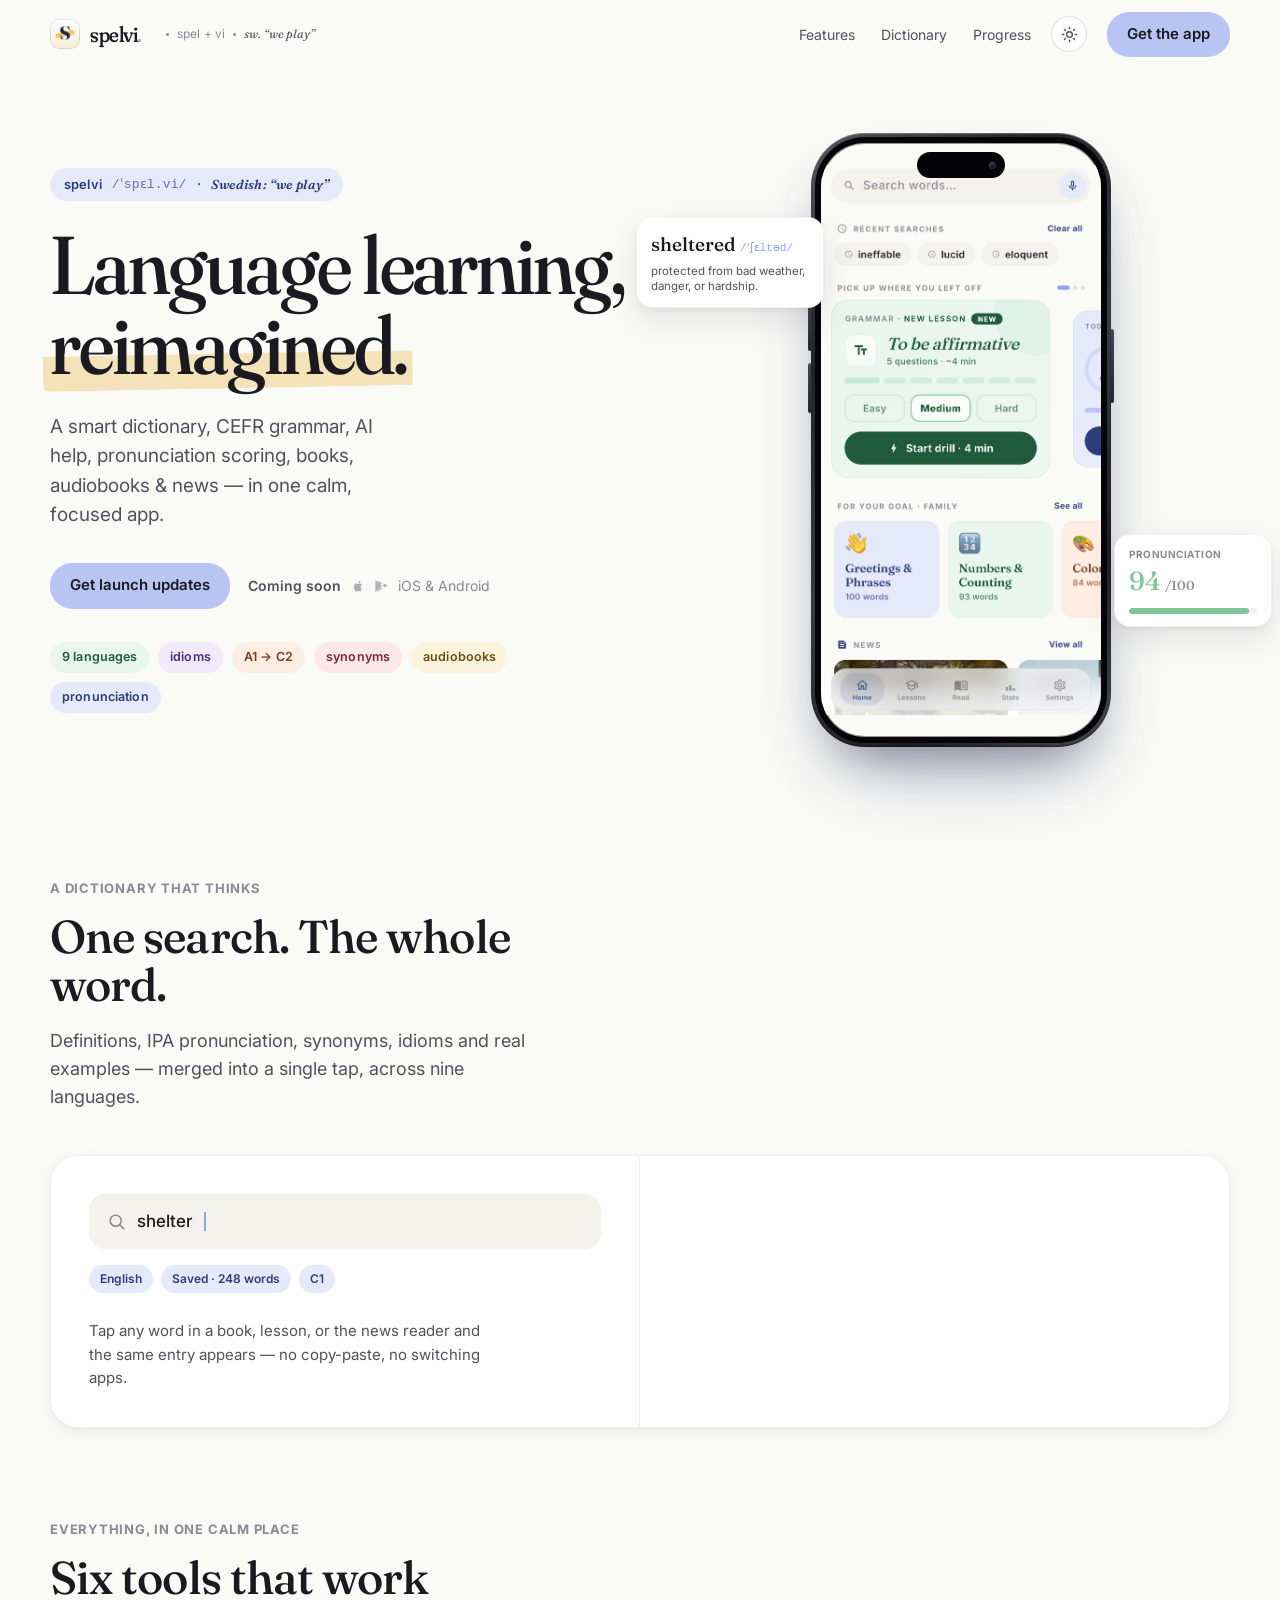
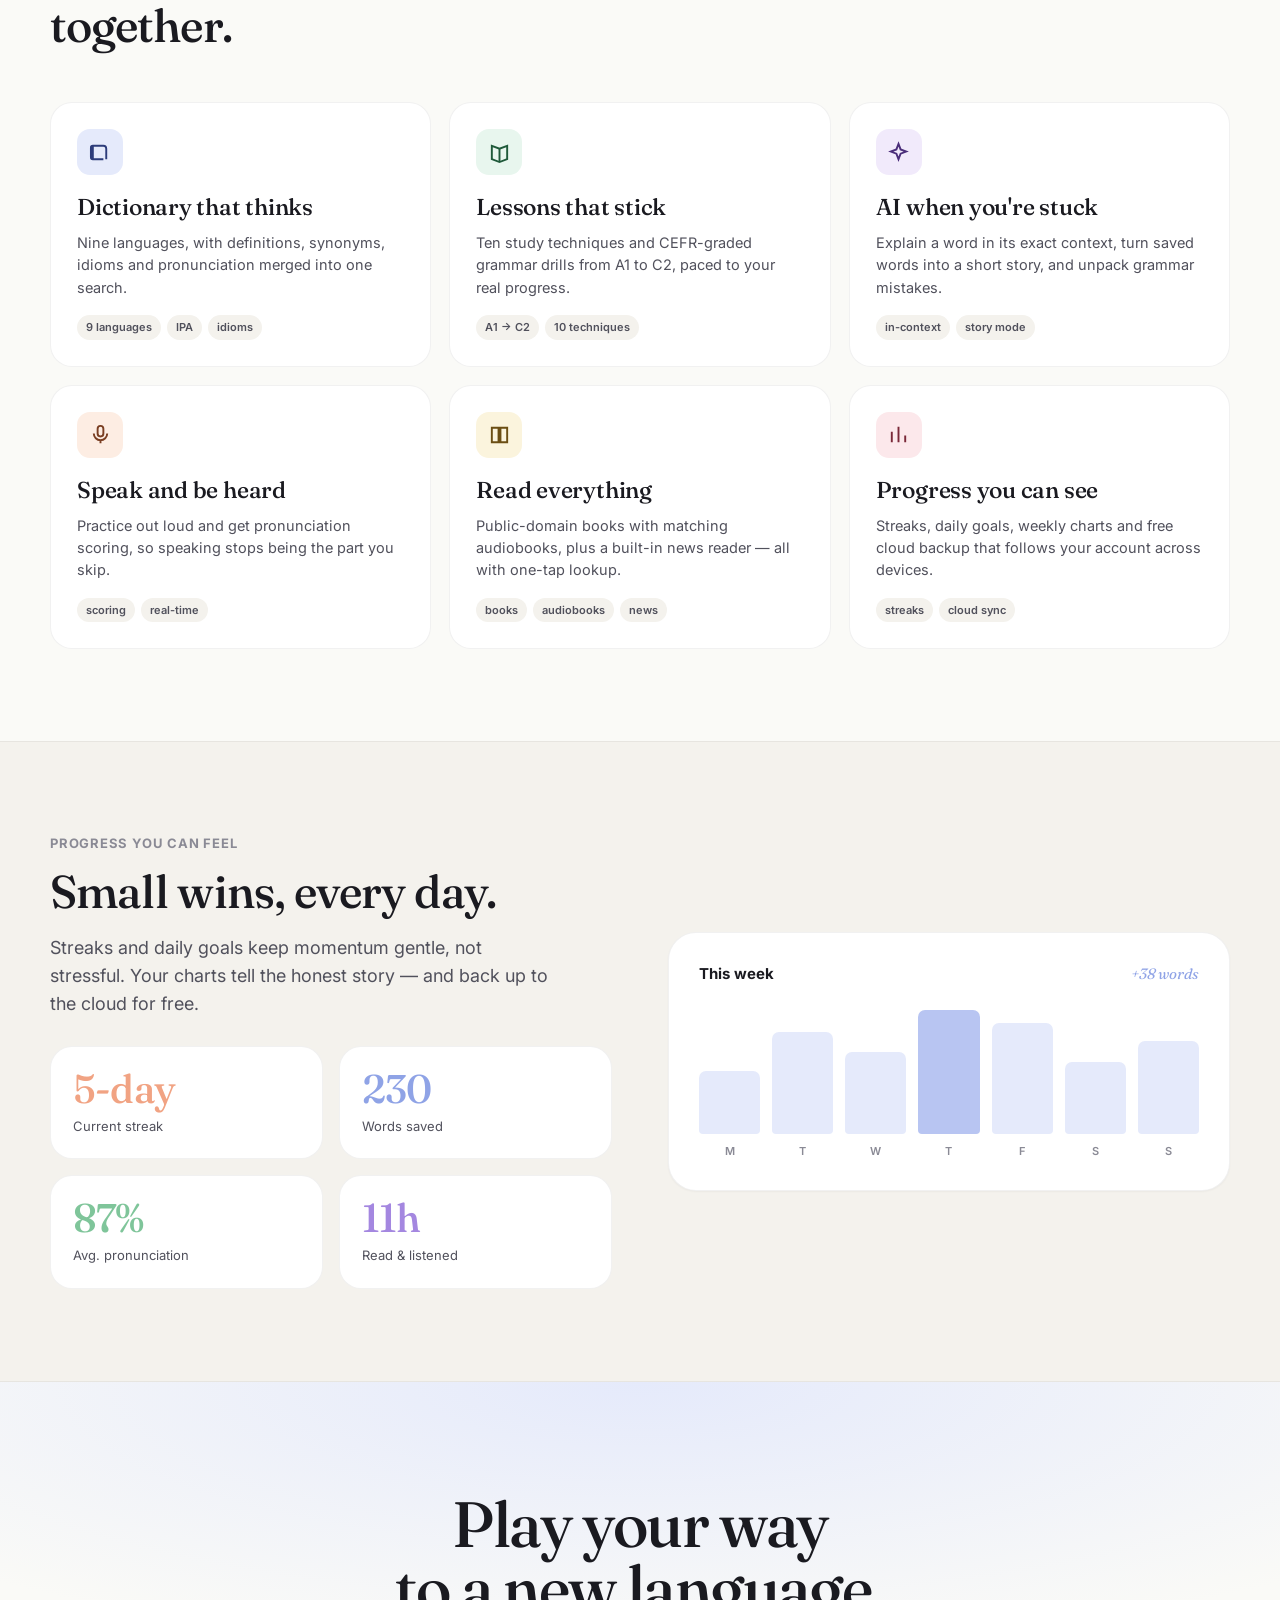
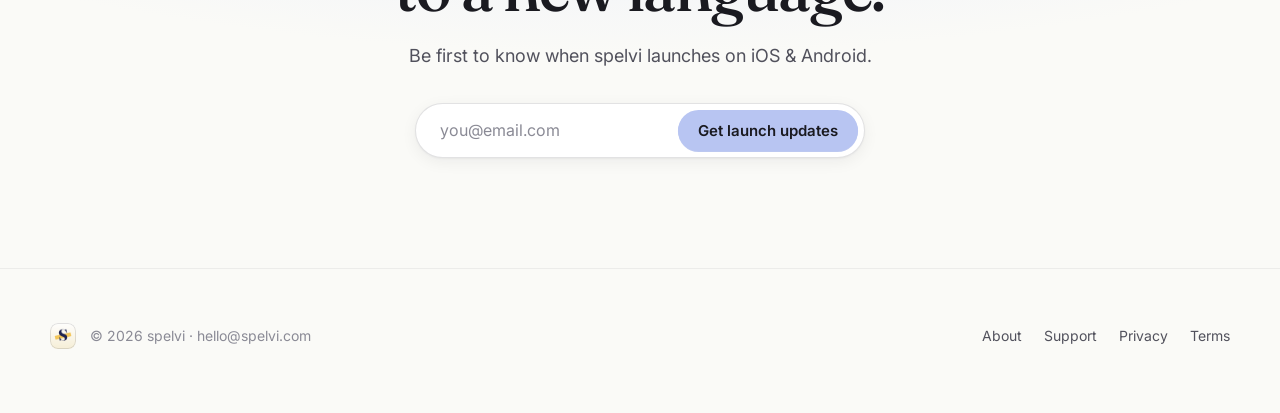
==== commit fe2238e1: "Add files via upload" ====
--- a/index.html
+++ b/index.html
@@ -80,23 +80,14 @@
   .brand { display: flex; align-items: center; gap: 10px; font-weight: 600; }
   .mono-s {
     width: 30px; height: 30px; border-radius: 9px;
-    background: var(--butter-soft);
-    display: grid; place-items: center;
+    background: var(--surface) url('icon-1024.png') center/cover no-repeat;
     position: relative; overflow: hidden;
     box-shadow: inset 0 0 0 1px var(--border-strong);
     flex: none;
   }
-  .mono-s::before {
-    content: ""; position: absolute; left: 3px; right: 3px;
-    top: 52%; height: 9px; background: var(--butter-strong);
-    transform: rotate(-7deg); border-radius: 2px;
-  }
-  .mono-s i {
-    position: relative; z-index: 1;
-    font-family: var(--font-display); font-style: italic;
-    font-weight: 600; font-size: 20px; color: var(--primary-ink);
-    line-height: 1; transform: translateY(-1px);
-  }
+  /* Real app icon now lives in the background image; hide the CSS-drawn glyph. */
+  .mono-s::before { display: none; }
+  .mono-s i { display: none; }
   .wordmark-h {
     font-family: var(--font-display); font-weight: 500;
     font-size: 22px; letter-spacing: -0.02em;
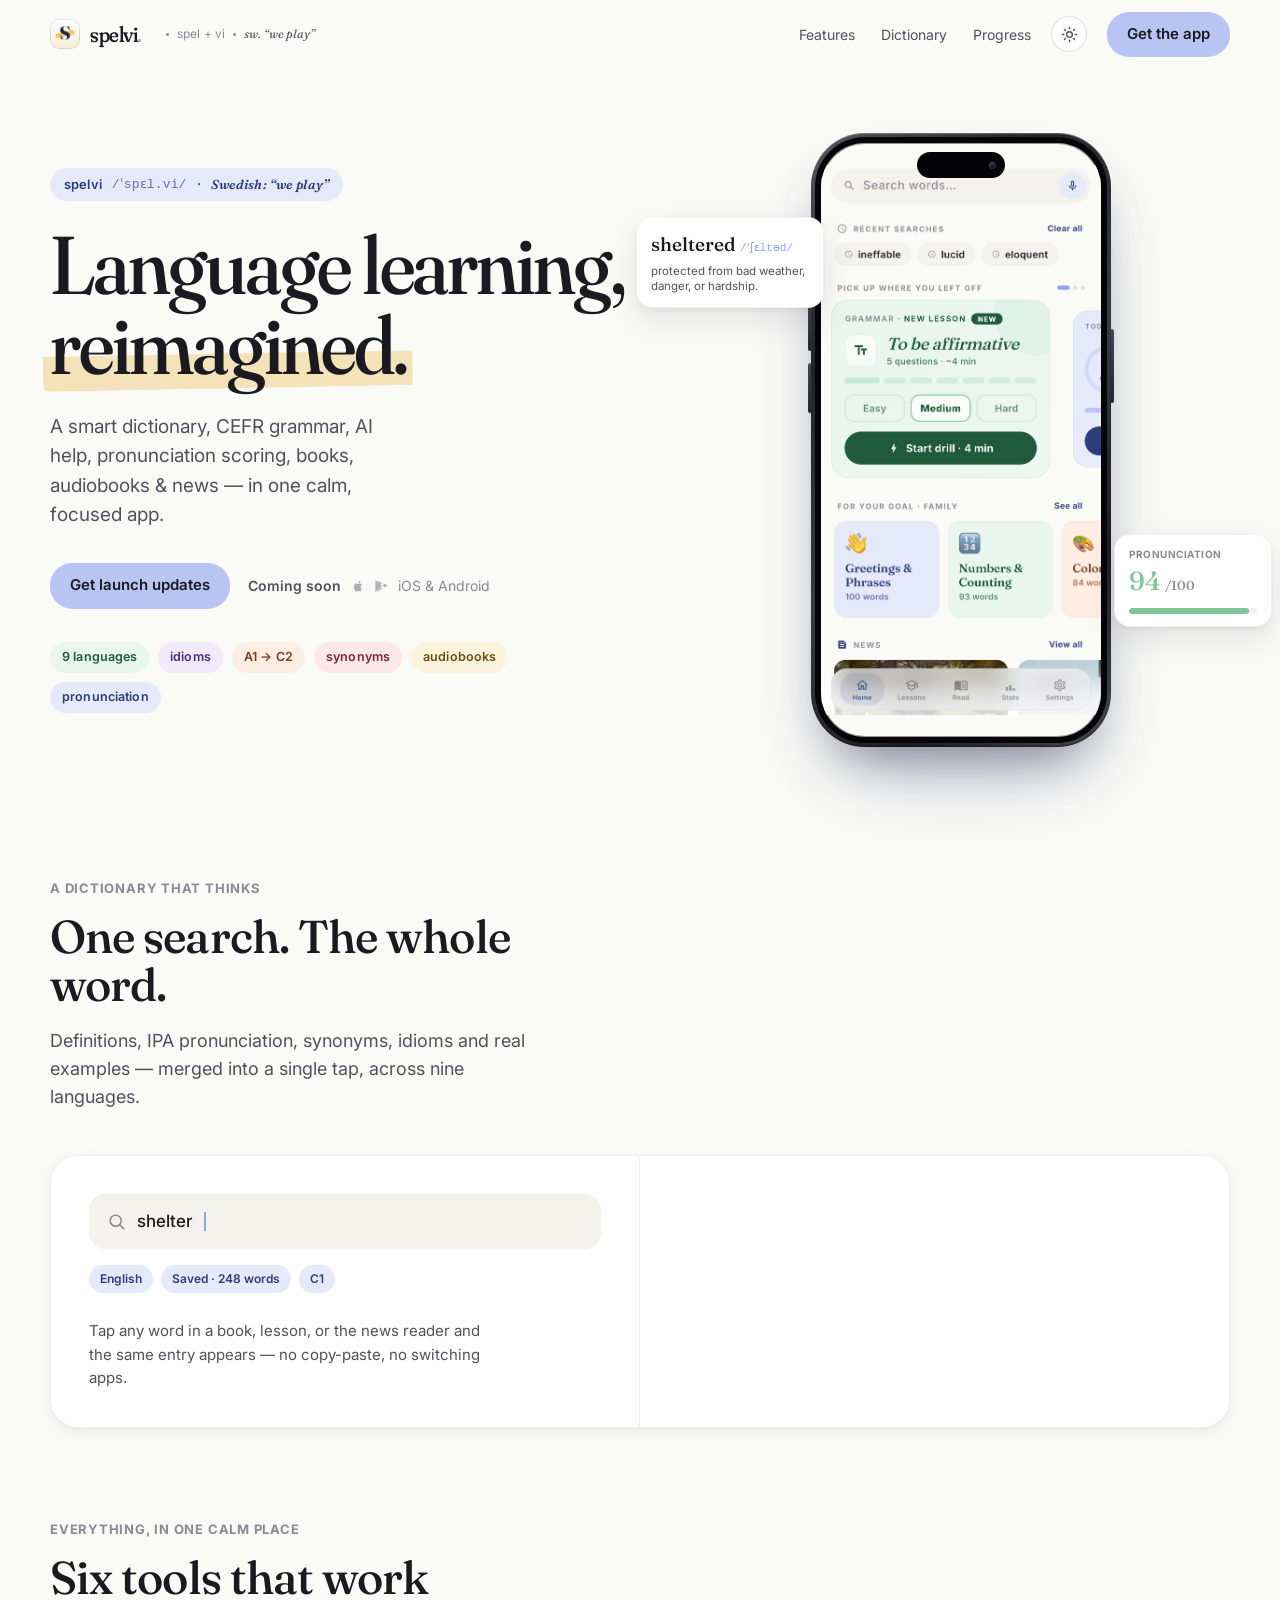
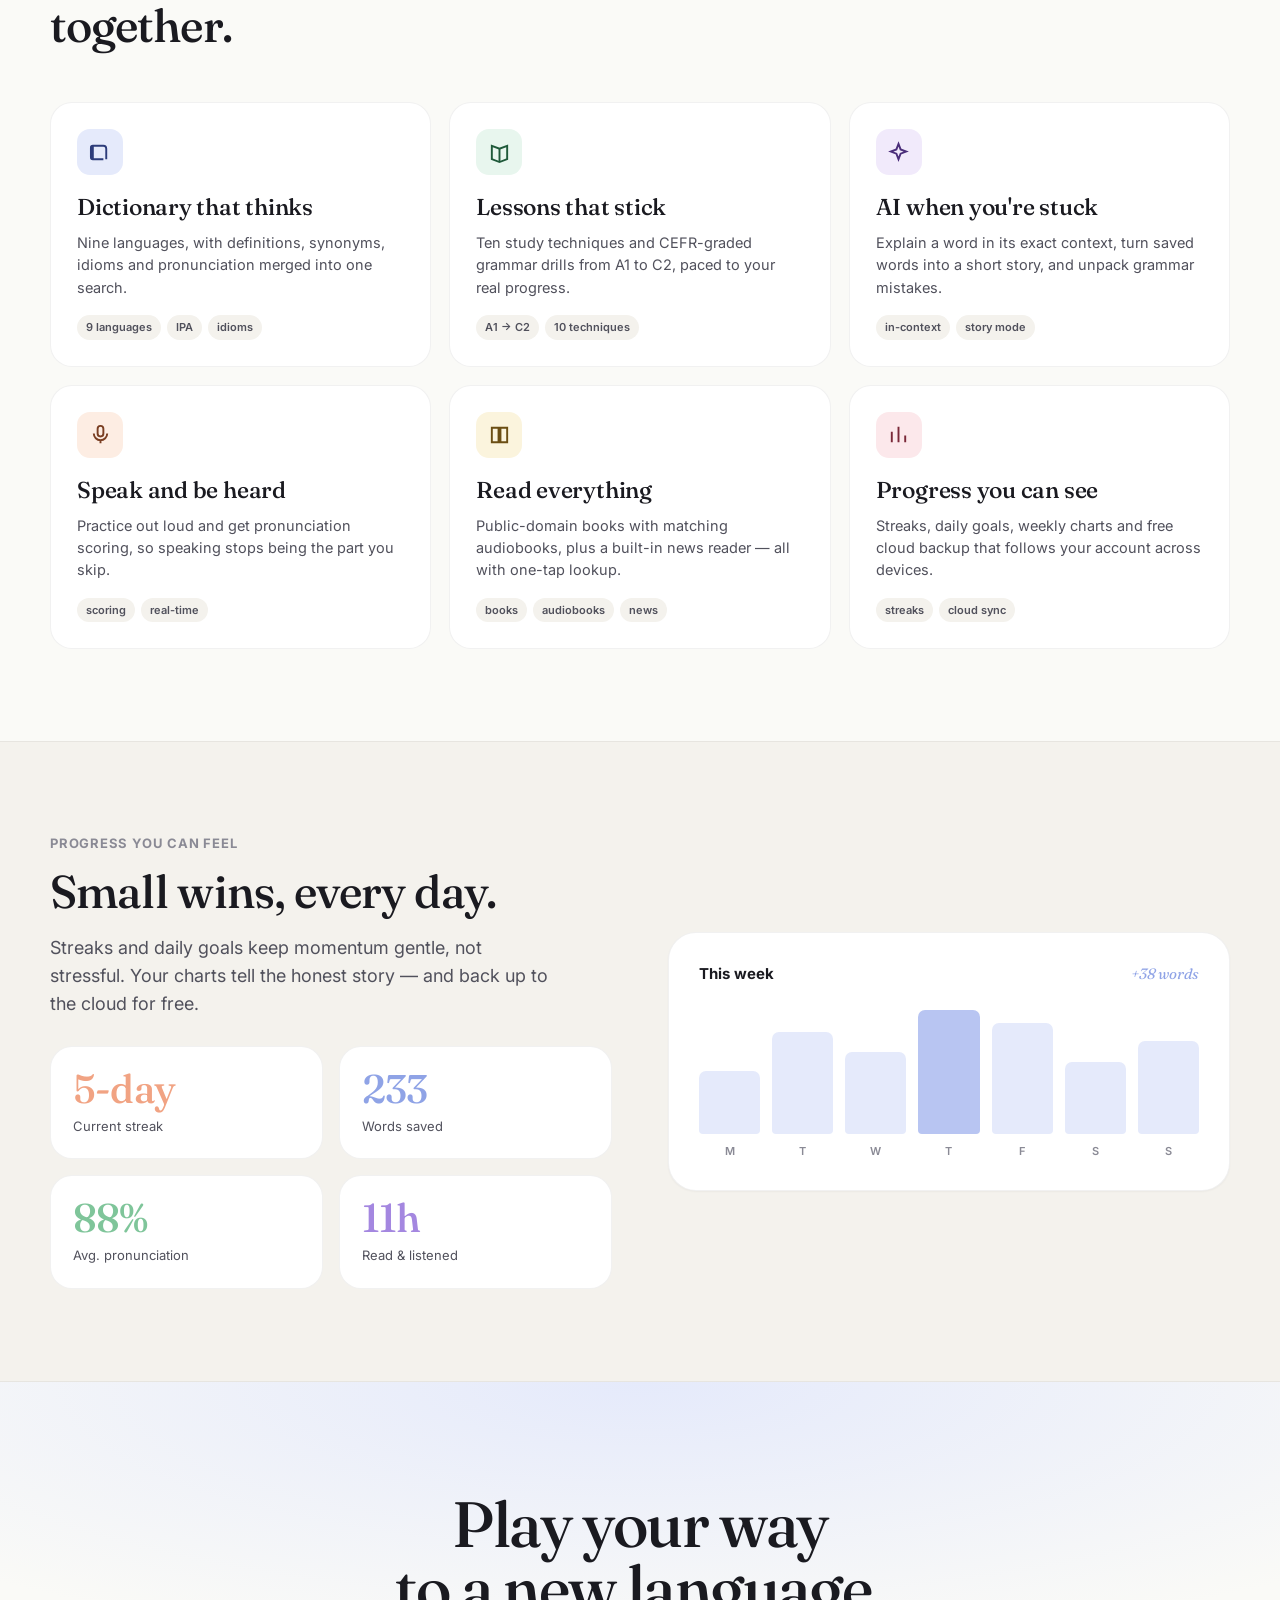
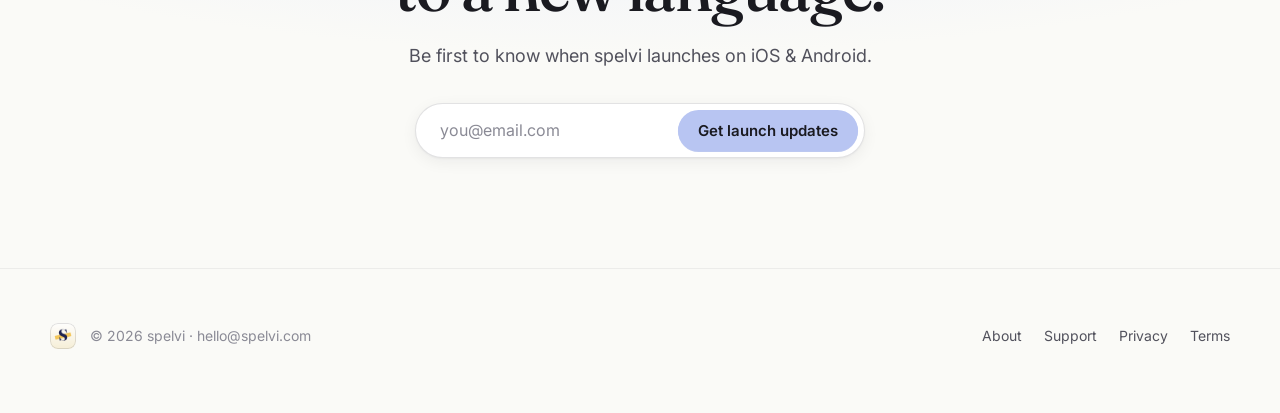
==== commit 3660aef5: "Add files via upload" ====
--- a/index.html
+++ b/index.html
@@ -850,5 +850,8 @@
   }
 })();
 </script>
+<!-- Privacy-friendly analytics: GoatCounter (no cookies, no personal data) -->
+<script data-goatcounter="https://spelvi.goatcounter.com/count"
+        async src="//gc.zgo.at/count.js"></script>
 </body>
 </html>
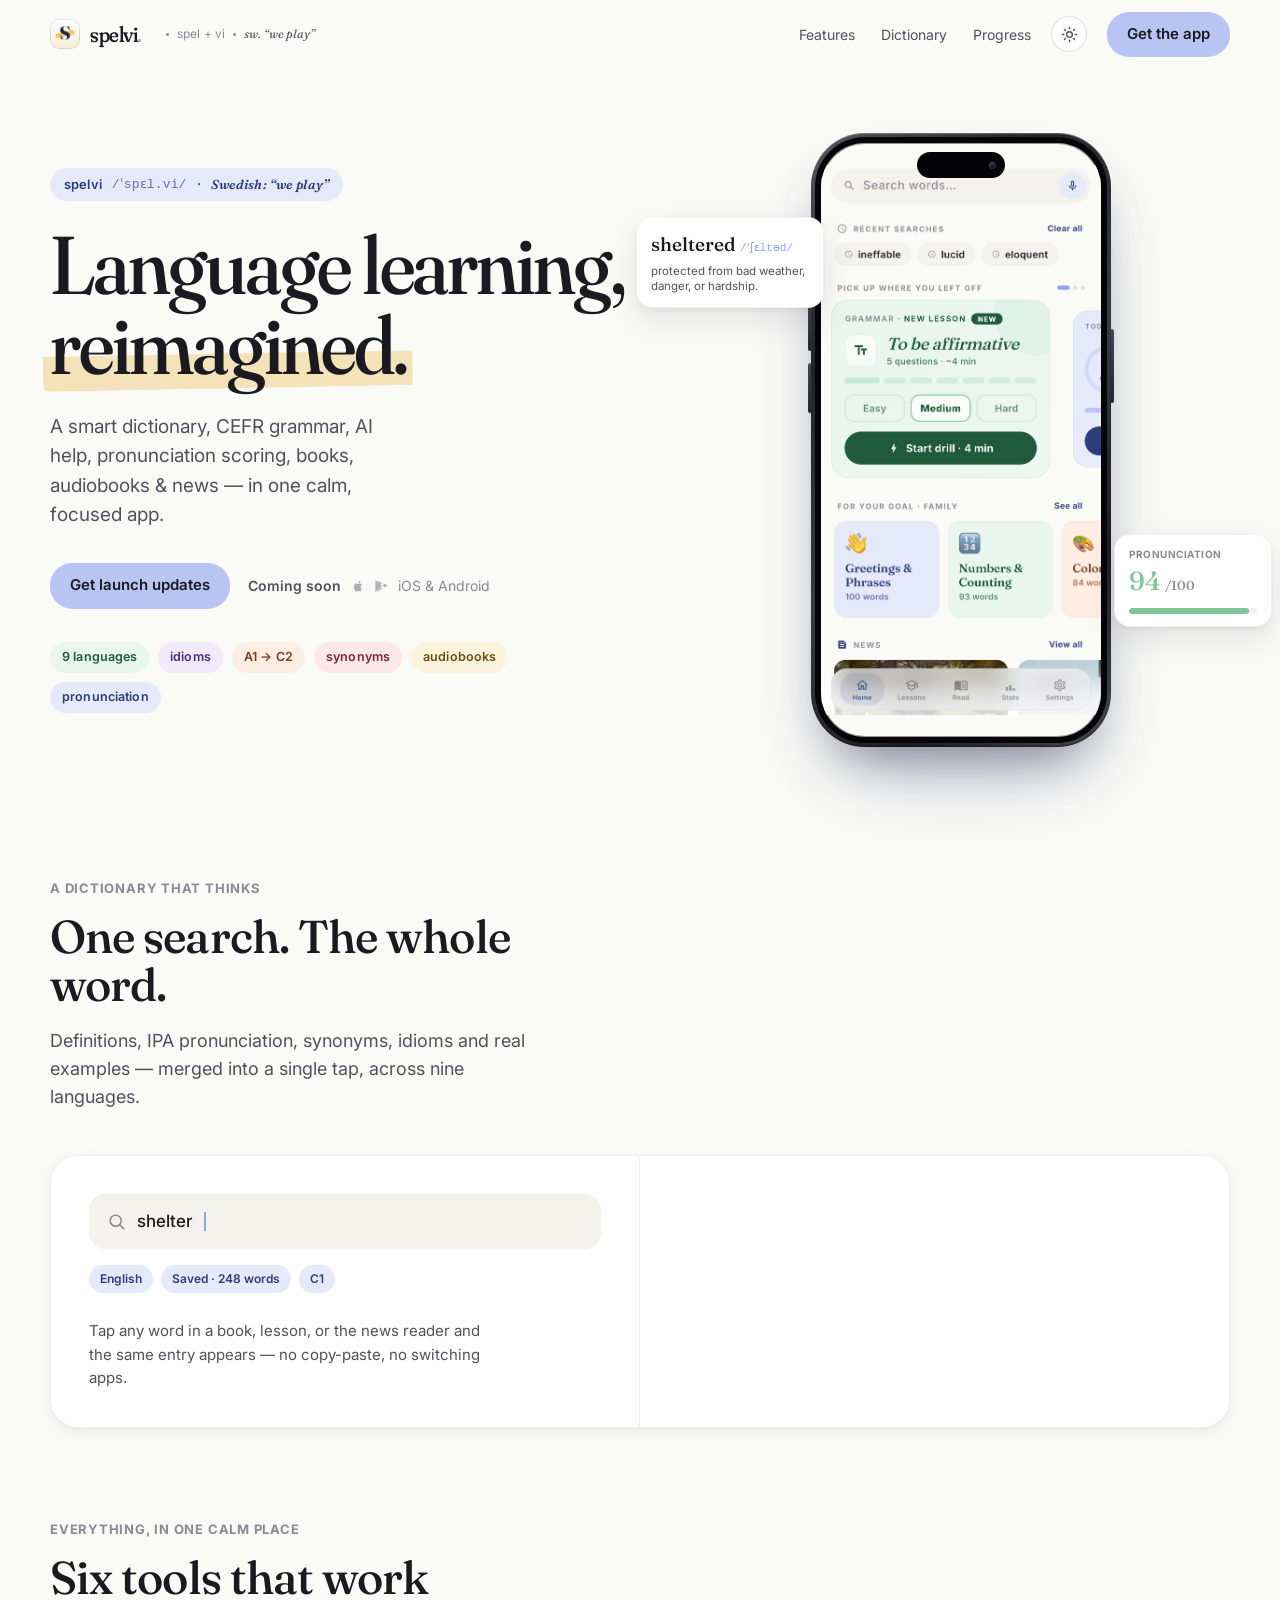
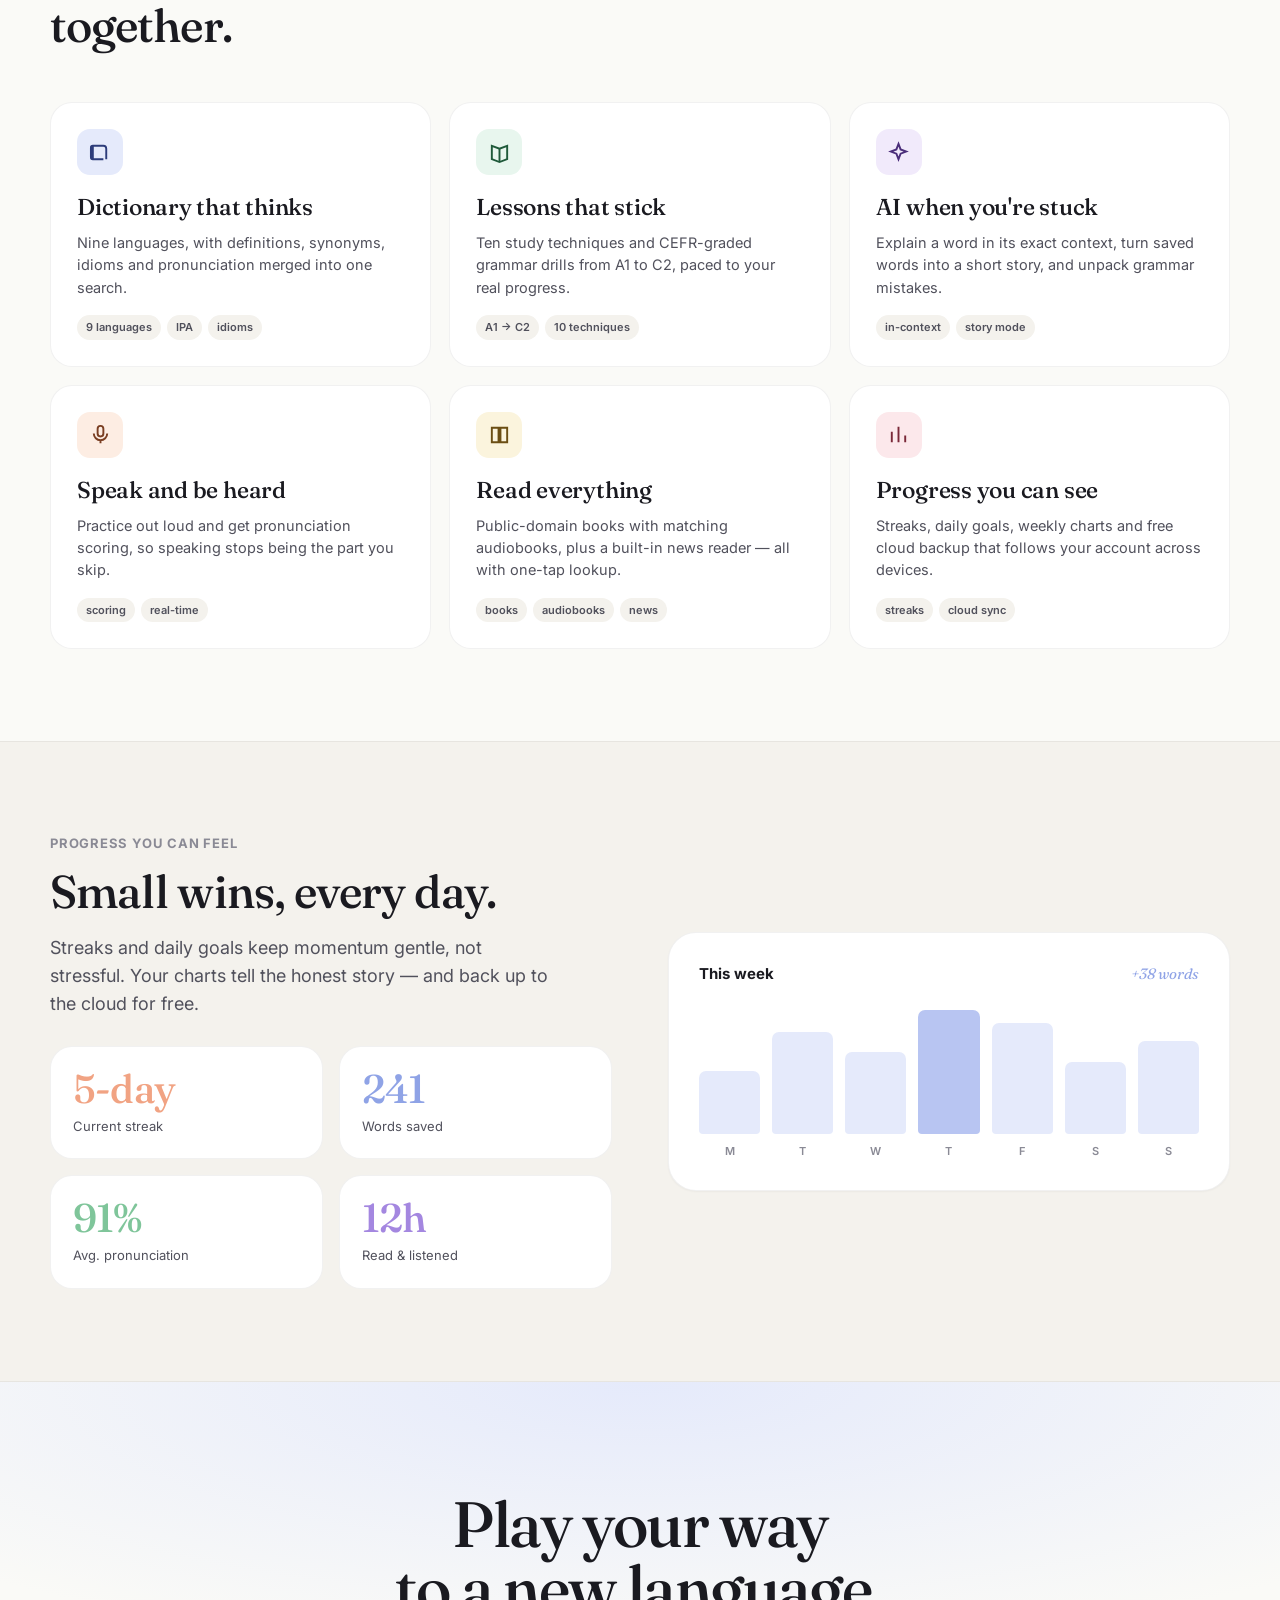
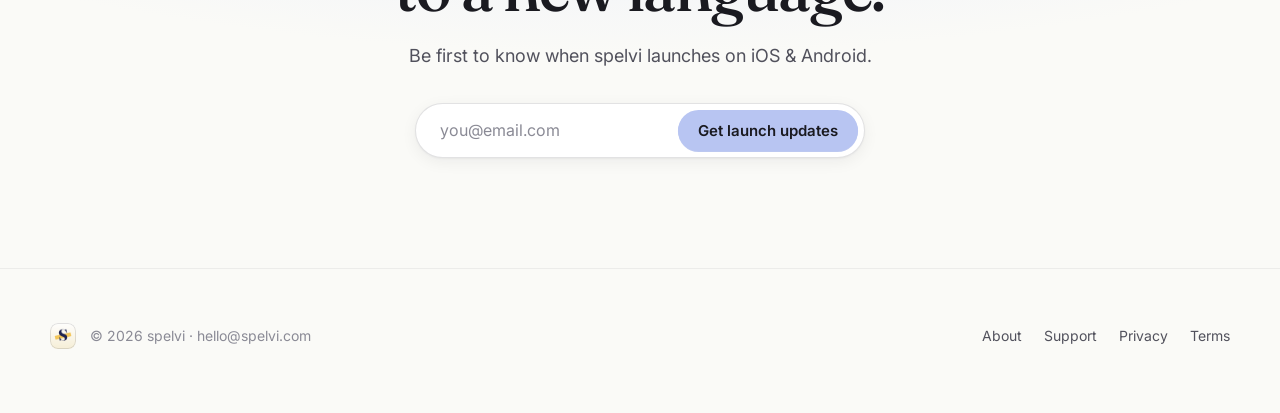
==== commit 33ca6c45: "Add files via upload" ====
--- a/index.html
+++ b/index.html
@@ -476,7 +476,7 @@
     <button class="theme-btn" id="themeBtn" aria-label="Toggle theme">
       <svg id="themeIco" width="17" height="17" viewBox="0 0 24 24" fill="none" stroke="currentColor" stroke-width="2" stroke-linecap="round" stroke-linejoin="round"><circle cx="12" cy="12" r="4"/><path d="M12 2v2M12 20v2M4.9 4.9l1.4 1.4M17.7 17.7l1.4 1.4M2 12h2M20 12h2M4.9 19.1l1.4-1.4M17.7 6.3l1.4-1.4"/></svg>
     </button>
-    <a href="#get" class="btn">Get the app</a>
+    <a href="#get" class="btn" data-goatcounter-click="nav-get-app" data-goatcounter-title="Get the app">Get the app</a>
   </div>
 </nav>
 
@@ -496,7 +496,7 @@
         books, audiobooks &amp; news — in one calm, focused app.
       </p>
       <div class="hero-cta">
-        <a href="#get" class="btn">Get launch updates</a>
+        <a href="#get" class="btn" data-goatcounter-click="cta-get-updates" data-goatcounter-title="Get launch updates">Get launch updates</a>
         <span class="coming">
           <b>Coming soon</b>
           <span class="store-ico">
@@ -672,7 +672,7 @@
     <p>Be first to know when spelvi launches on iOS &amp; Android.</p>
     <form class="cta-form" onsubmit="return false;">
       <input type="email" placeholder="you@email.com" aria-label="Email">
-      <button class="btn" type="submit">Get launch updates</button>
+      <button class="btn" type="submit" data-goatcounter-click="waitlist-submit" data-goatcounter-title="Waitlist submit">Get launch updates</button>
     </form>
   </div>
 </section>
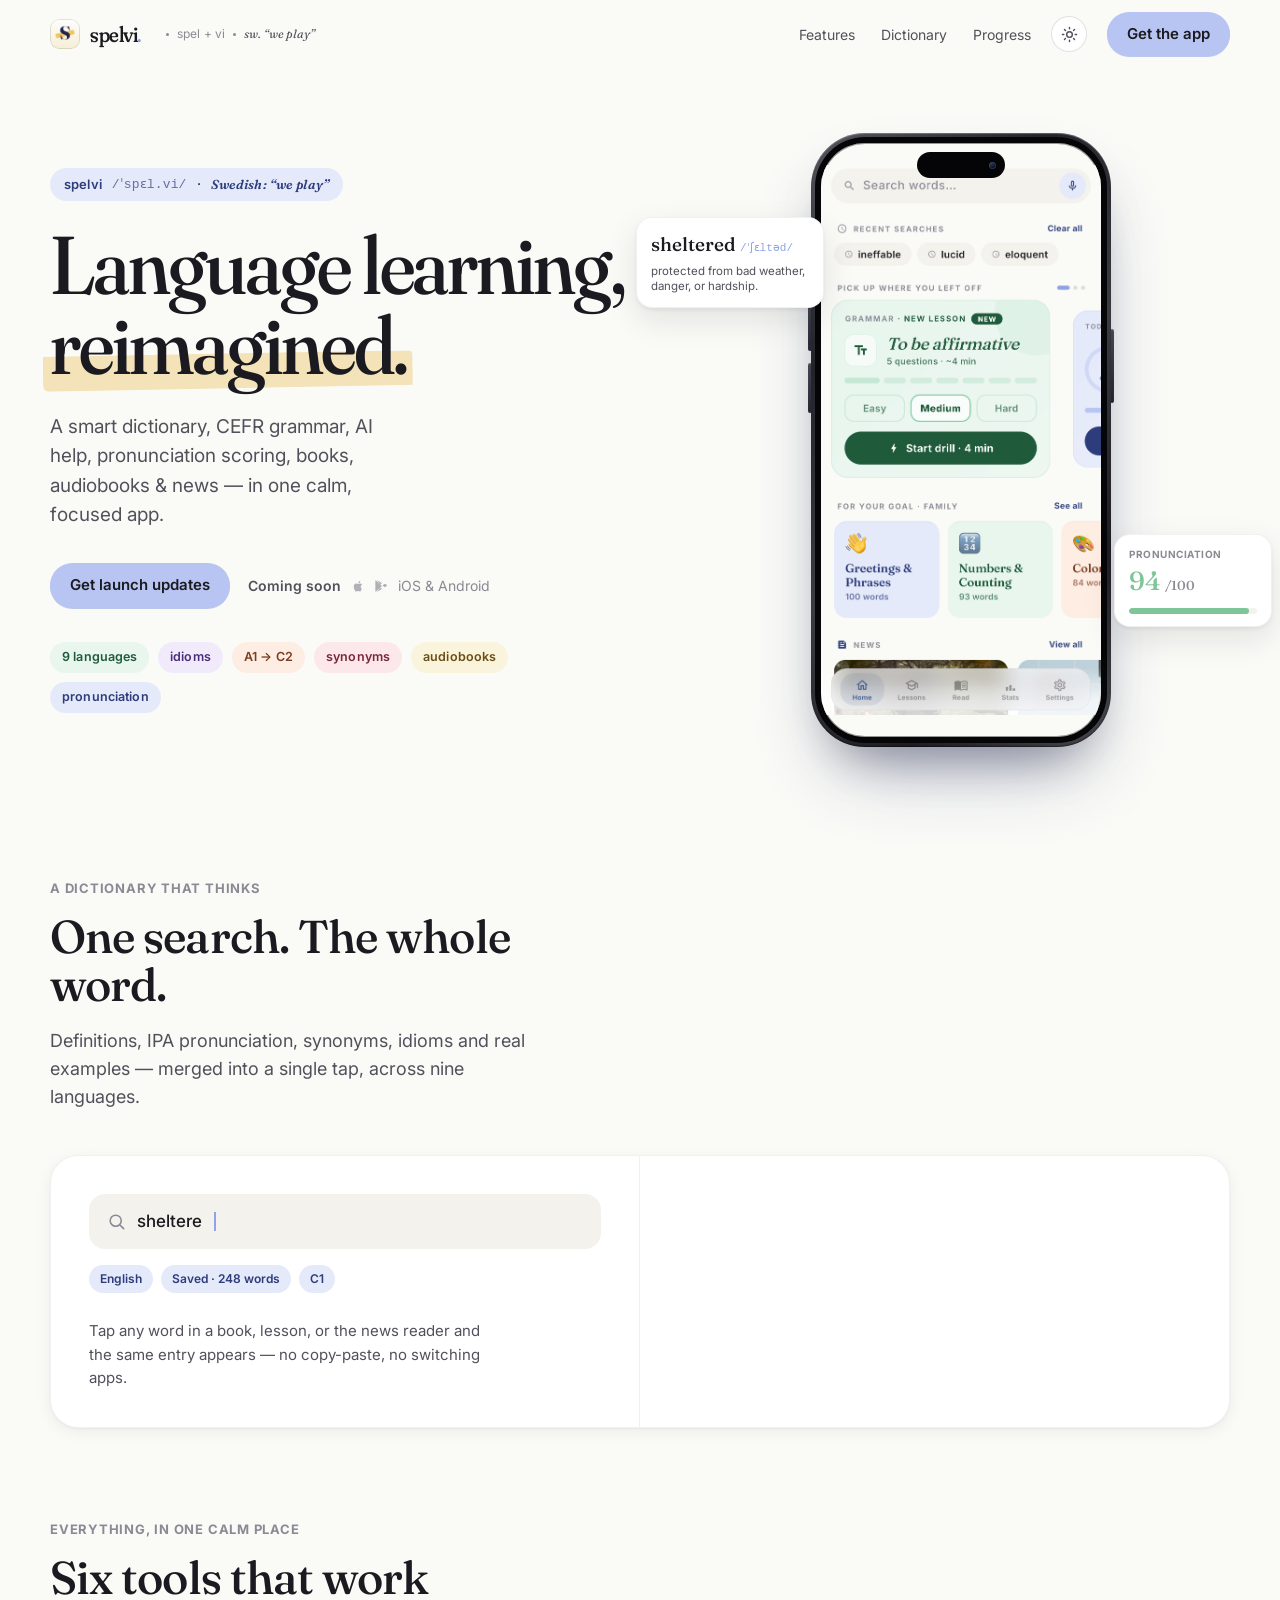
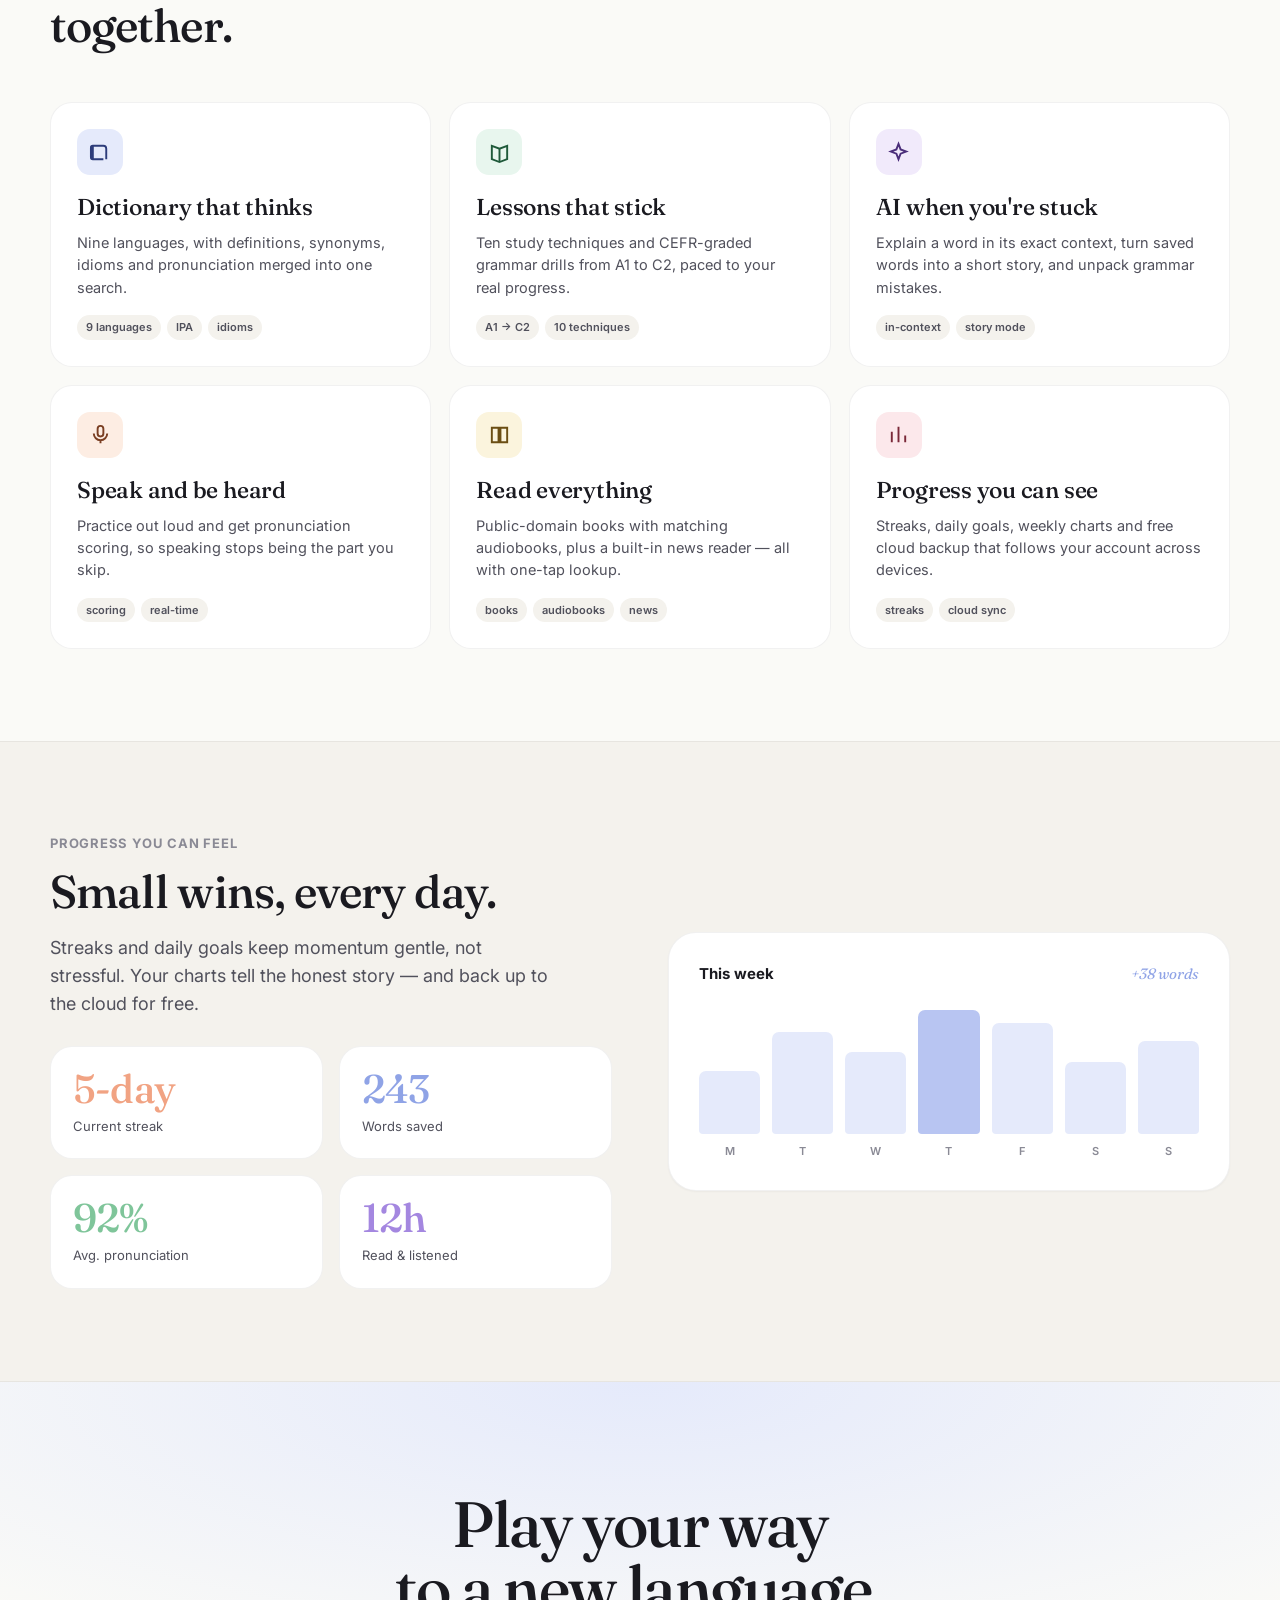
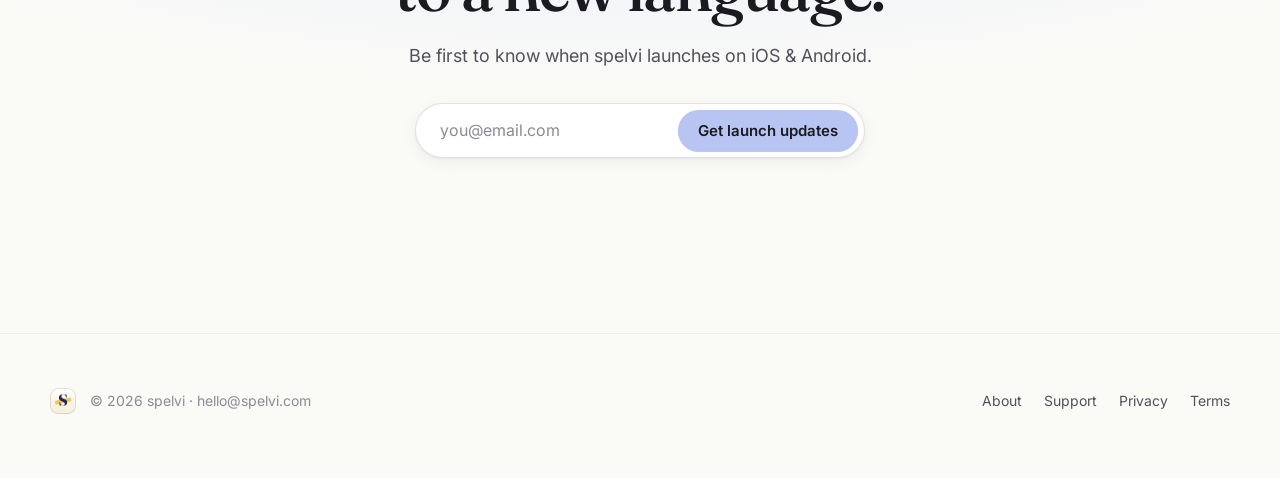
==== commit 4169a729: "Add files via upload" ====
--- a/index.html
+++ b/index.html
@@ -670,10 +670,11 @@
   <div class="wrap reveal">
     <h2>Play your way<br>to a new language.</h2>
     <p>Be first to know when spelvi launches on iOS &amp; Android.</p>
-    <form class="cta-form" onsubmit="return false;">
-      <input type="email" placeholder="you@email.com" aria-label="Email">
+    <form class="cta-form" id="waitlistForm" novalidate>
+      <input type="email" id="waitlistEmail" required placeholder="you@email.com" aria-label="Email">
       <button class="btn" type="submit" data-goatcounter-click="waitlist-submit" data-goatcounter-title="Waitlist submit">Get launch updates</button>
     </form>
+    <p class="cta-msg" id="waitlistMsg" role="status" aria-live="polite" style="margin-top:14px;font-size:14px;min-height:1.2em;color:var(--fg-3);"></p>
   </div>
 </section>
 
@@ -850,6 +851,45 @@
   }
 })();
 </script>
+<script>
+  // Waitlist form → POST to our own endpoint (api.spelvi.com/waitlist).
+  (function () {
+    var f = document.getElementById('waitlistForm');
+    if (!f) return;
+    f.addEventListener('submit', function (e) {
+      e.preventDefault();
+      var inp = document.getElementById('waitlistEmail');
+      var msg = document.getElementById('waitlistMsg');
+      var email = (inp.value || '').trim();
+      if (email.indexOf('@') < 1 || email.length > 254) {
+        msg.style.color = 'var(--accent-strong)';
+        msg.textContent = 'Please enter a valid email.';
+        return;
+      }
+      var btn = f.querySelector('button');
+      btn.disabled = true;
+      msg.style.color = 'var(--fg-3)';
+      msg.textContent = 'Signing you up…';
+      fetch('https://api.spelvi.com/waitlist', {
+        method: 'POST',
+        headers: { 'Content-Type': 'application/json' },
+        body: JSON.stringify({ email: email, source: 'landing' })
+      }).then(function (r) {
+        if (r.ok) {
+          msg.style.color = 'var(--mint-strong)';
+          msg.textContent = "Thanks! We'll email you when spelvi launches.";
+          f.reset();
+        } else {
+          msg.style.color = 'var(--accent-strong)';
+          msg.textContent = "Hmm, that didn't work. Please try again.";
+        }
+      }).catch(function () {
+        msg.style.color = 'var(--accent-strong)';
+        msg.textContent = 'Network error. Please try again.';
+      }).finally(function () { btn.disabled = false; });
+    });
+  })();
+</script>
 <!-- Privacy-friendly analytics: GoatCounter (no cookies, no personal data) -->
 <script data-goatcounter="https://spelvi.goatcounter.com/count"
         async src="//gc.zgo.at/count.js"></script>
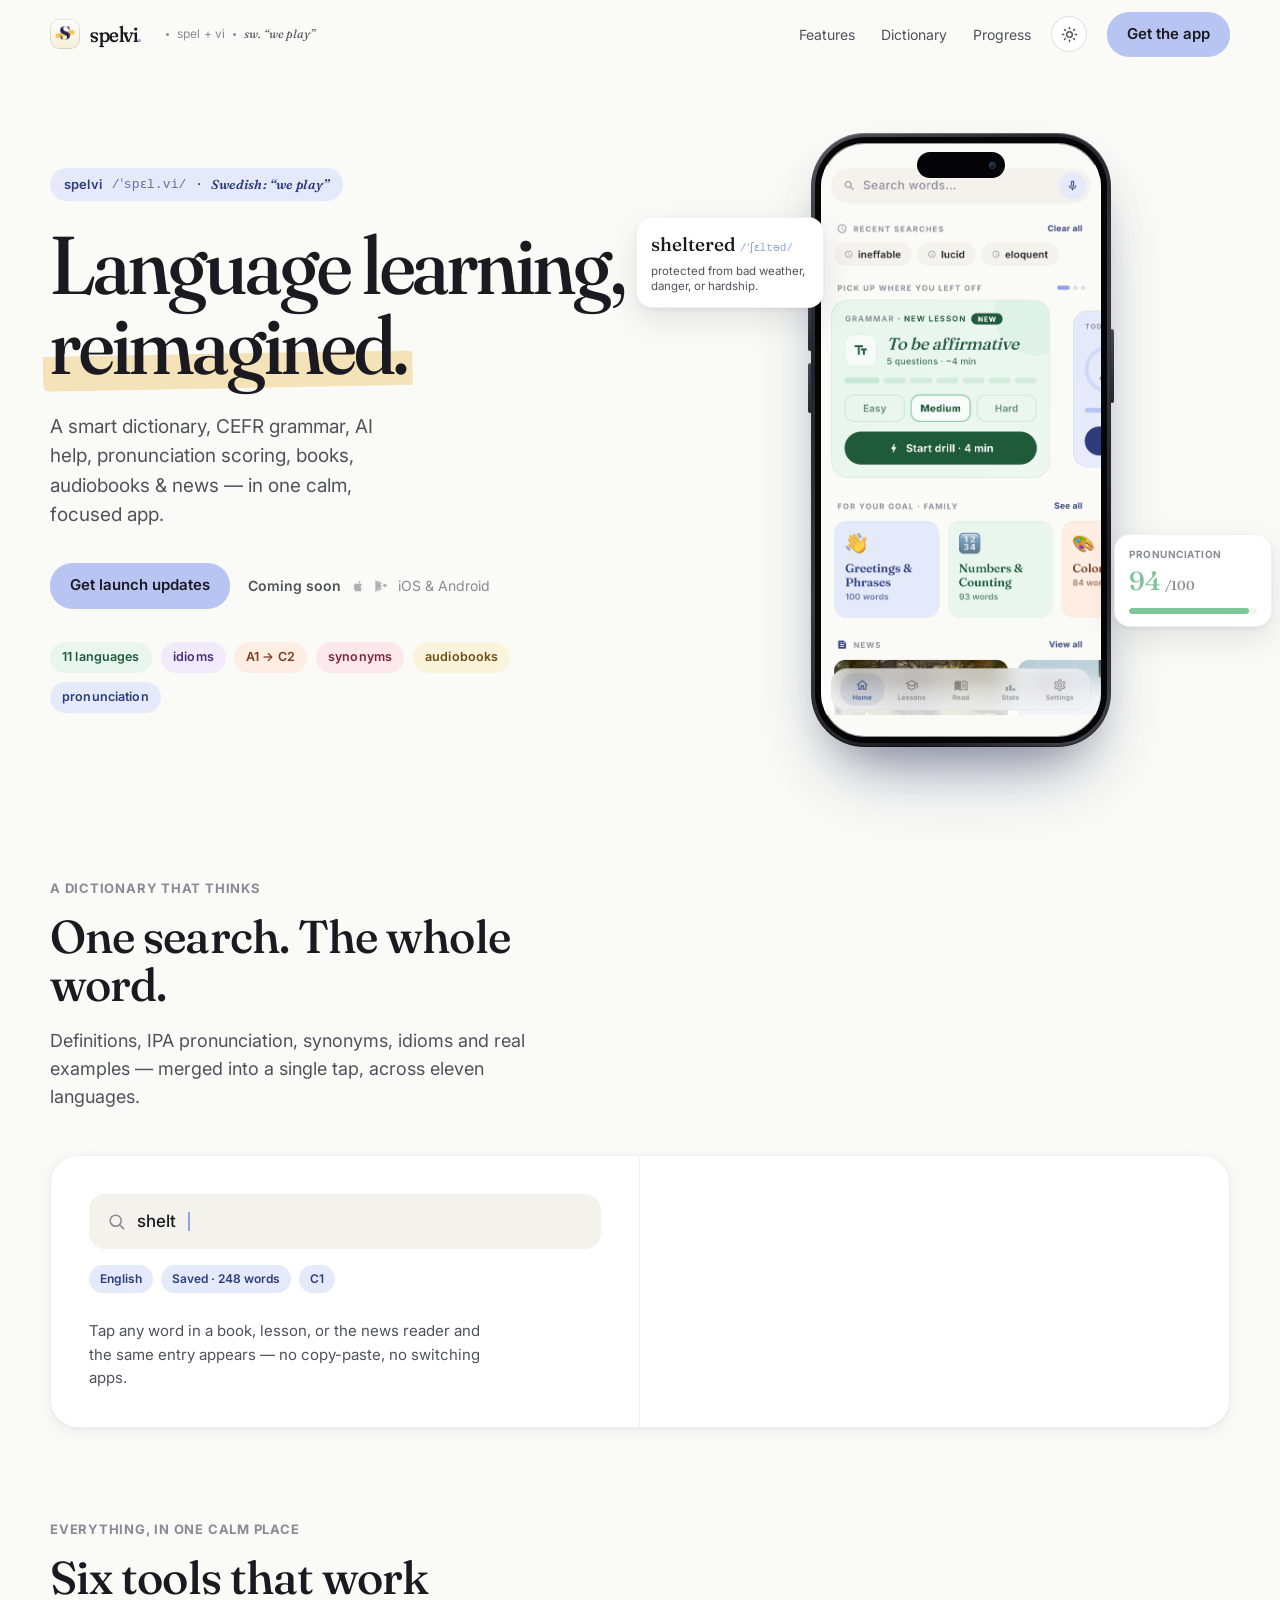
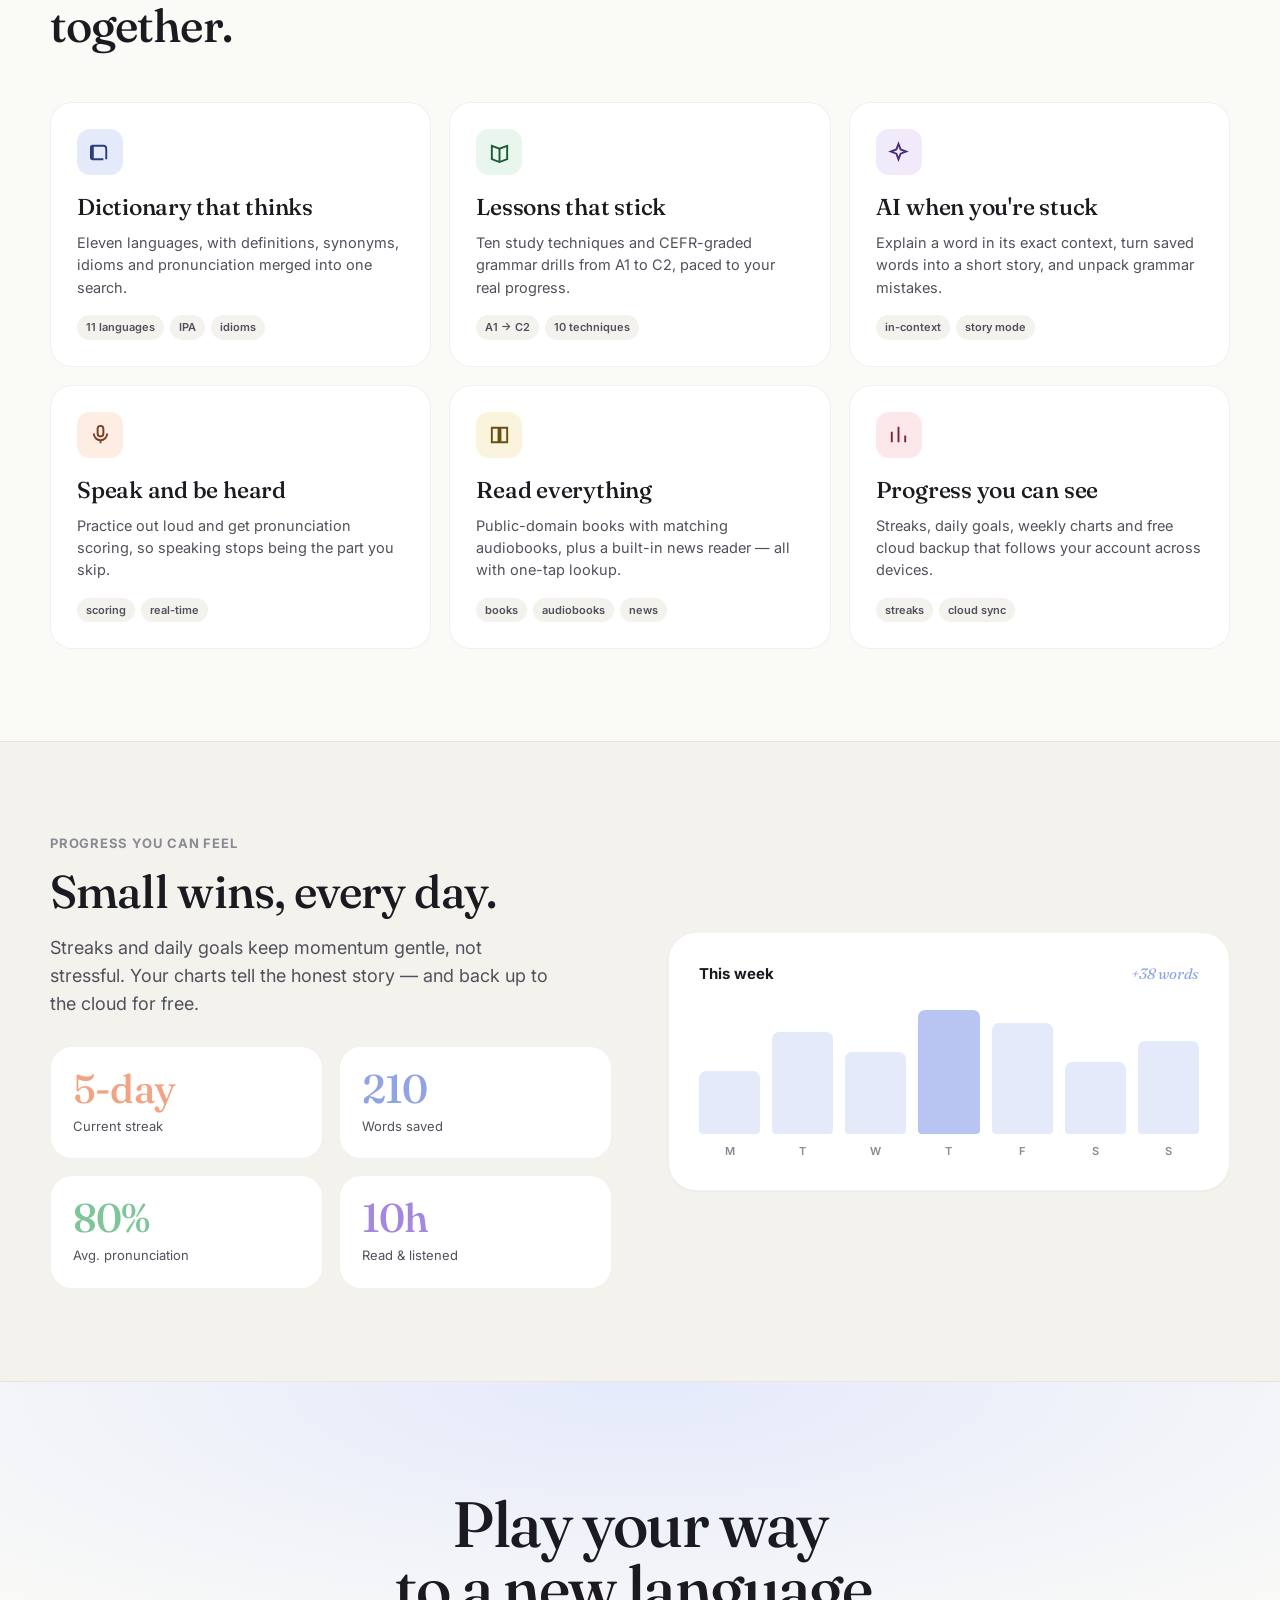
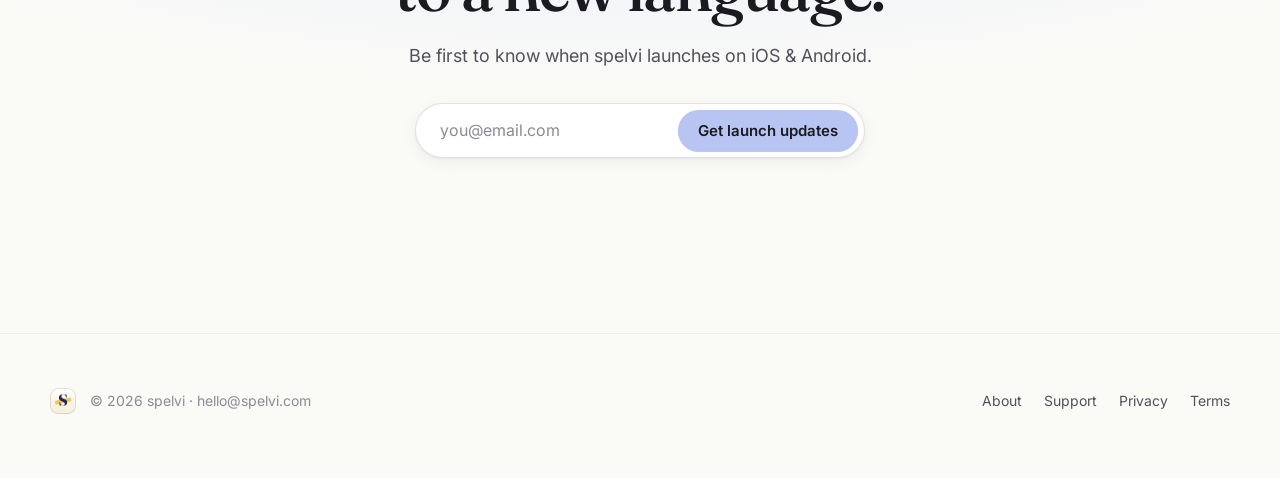
==== commit b8abf743: "Add files via upload" ====
--- a/index.html
+++ b/index.html
@@ -507,7 +507,7 @@
         </span>
       </div>
       <div class="chips" id="chips">
-        <span class="chip c1" data-d="0.8">9 languages</span>
+        <span class="chip c1" data-d="0.8">11 languages</span>
         <span class="chip c2" data-d="1.2">idioms</span>
         <span class="chip c3" data-d="0.6">A1 → C2</span>
         <span class="chip c4" data-d="1.0">synonyms</span>
@@ -549,7 +549,7 @@
     <div class="reveal">
       <div class="sec-label">A dictionary that thinks</div>
       <h2 class="sec-title">One search. The whole word.</h2>
-      <p class="sec-lead">Definitions, IPA pronunciation, synonyms, idioms and real examples — merged into a single tap, across nine languages.</p>
+      <p class="sec-lead">Definitions, IPA pronunciation, synonyms, idioms and real examples — merged into a single tap, across eleven languages.</p>
     </div>
 
     <div class="demo reveal d1">
@@ -596,8 +596,8 @@
       <div class="feat reveal d1">
         <div class="feat-ico i-peri"><svg viewBox="0 0 24 24" fill="none" stroke="currentColor" stroke-width="2"><path d="M4 5h11a3 3 0 0 1 3 3v11M4 5v14h11M4 5a2 2 0 0 0-2 2v10a2 2 0 0 0 2 2"/></svg></div>
         <h3>Dictionary that thinks<span class="u"></span></h3>
-        <p>Nine languages, with definitions, synonyms, idioms and pronunciation merged into one search.</p>
-        <div class="tagrow"><span>9 languages</span><span>IPA</span><span>idioms</span></div>
+        <p>Eleven languages, with definitions, synonyms, idioms and pronunciation merged into one search.</p>
+        <div class="tagrow"><span>11 languages</span><span>IPA</span><span>idioms</span></div>
       </div>
       <div class="feat reveal d2">
         <div class="feat-ico i-mint"><svg viewBox="0 0 24 24" fill="none" stroke="currentColor" stroke-width="2"><path d="M4 19V5l8 3 8-3v14l-8 3-8-3z"/><path d="M12 8v14"/></svg></div>
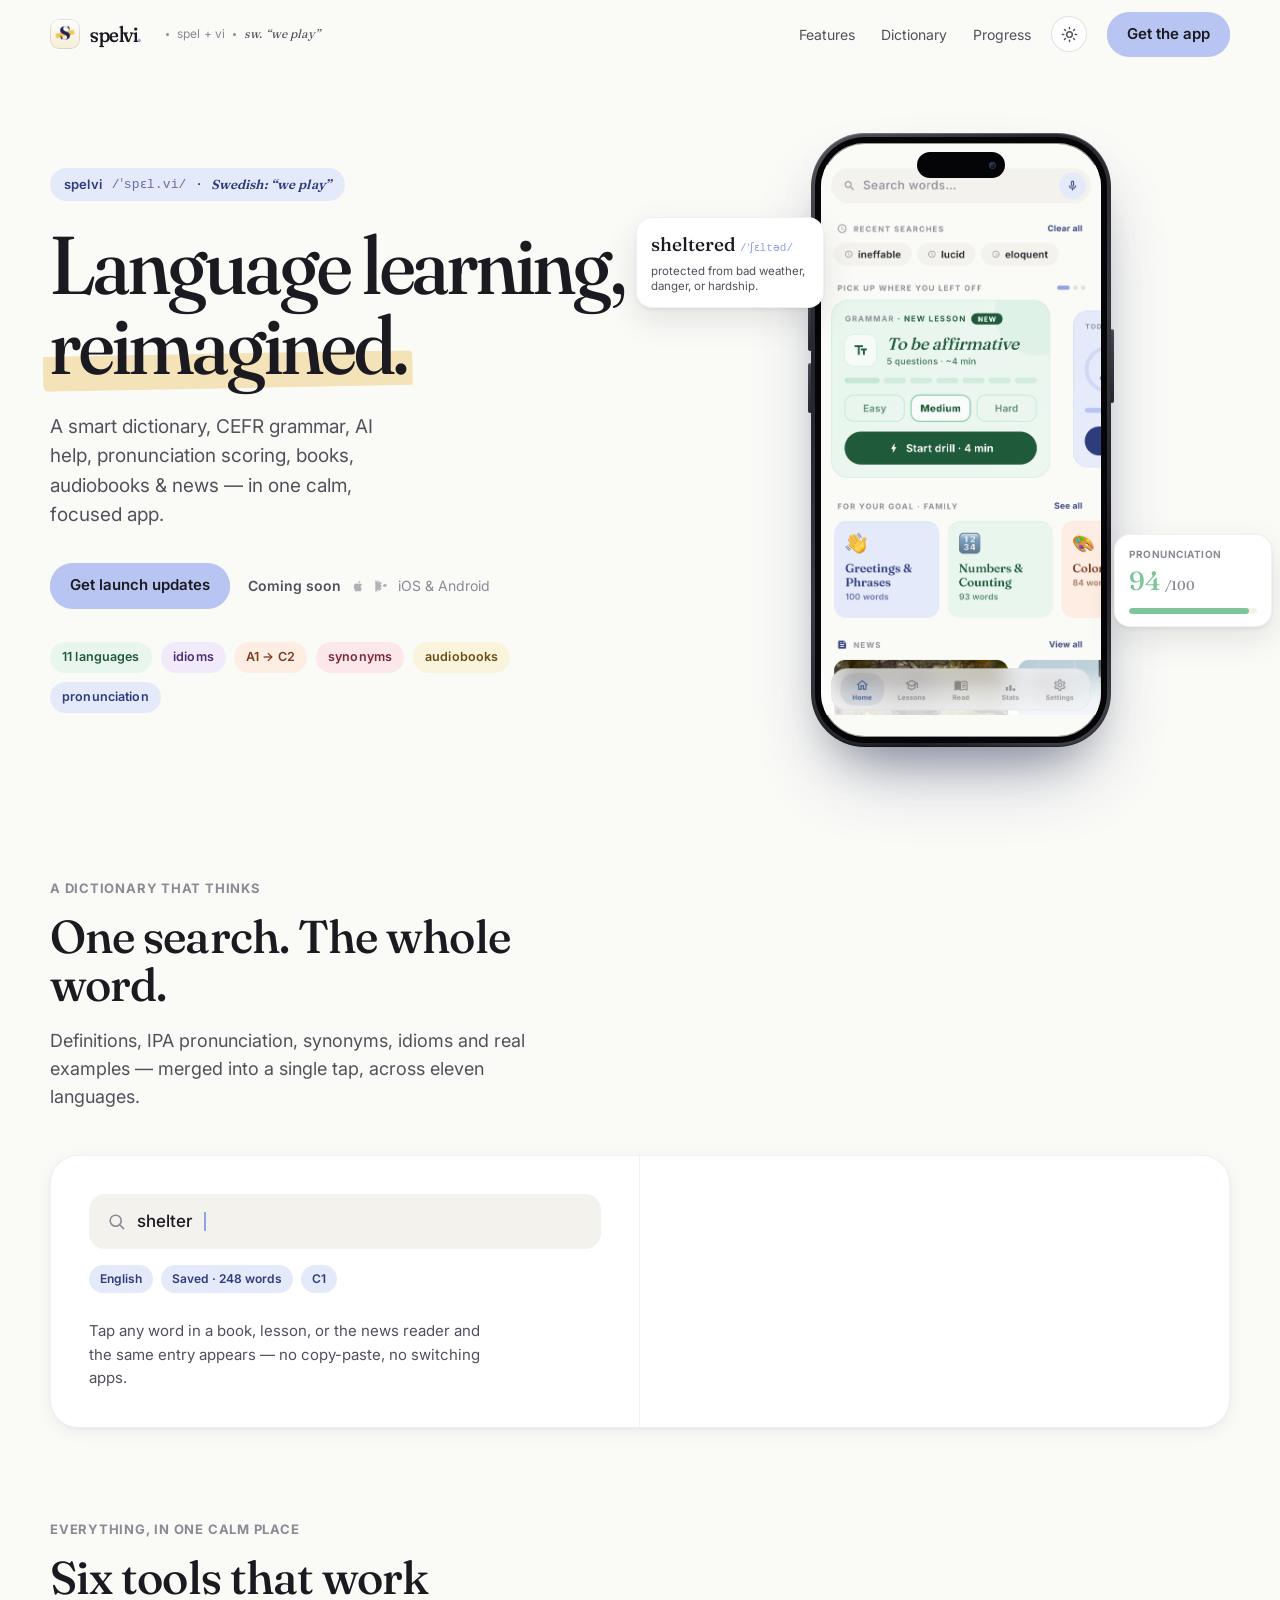
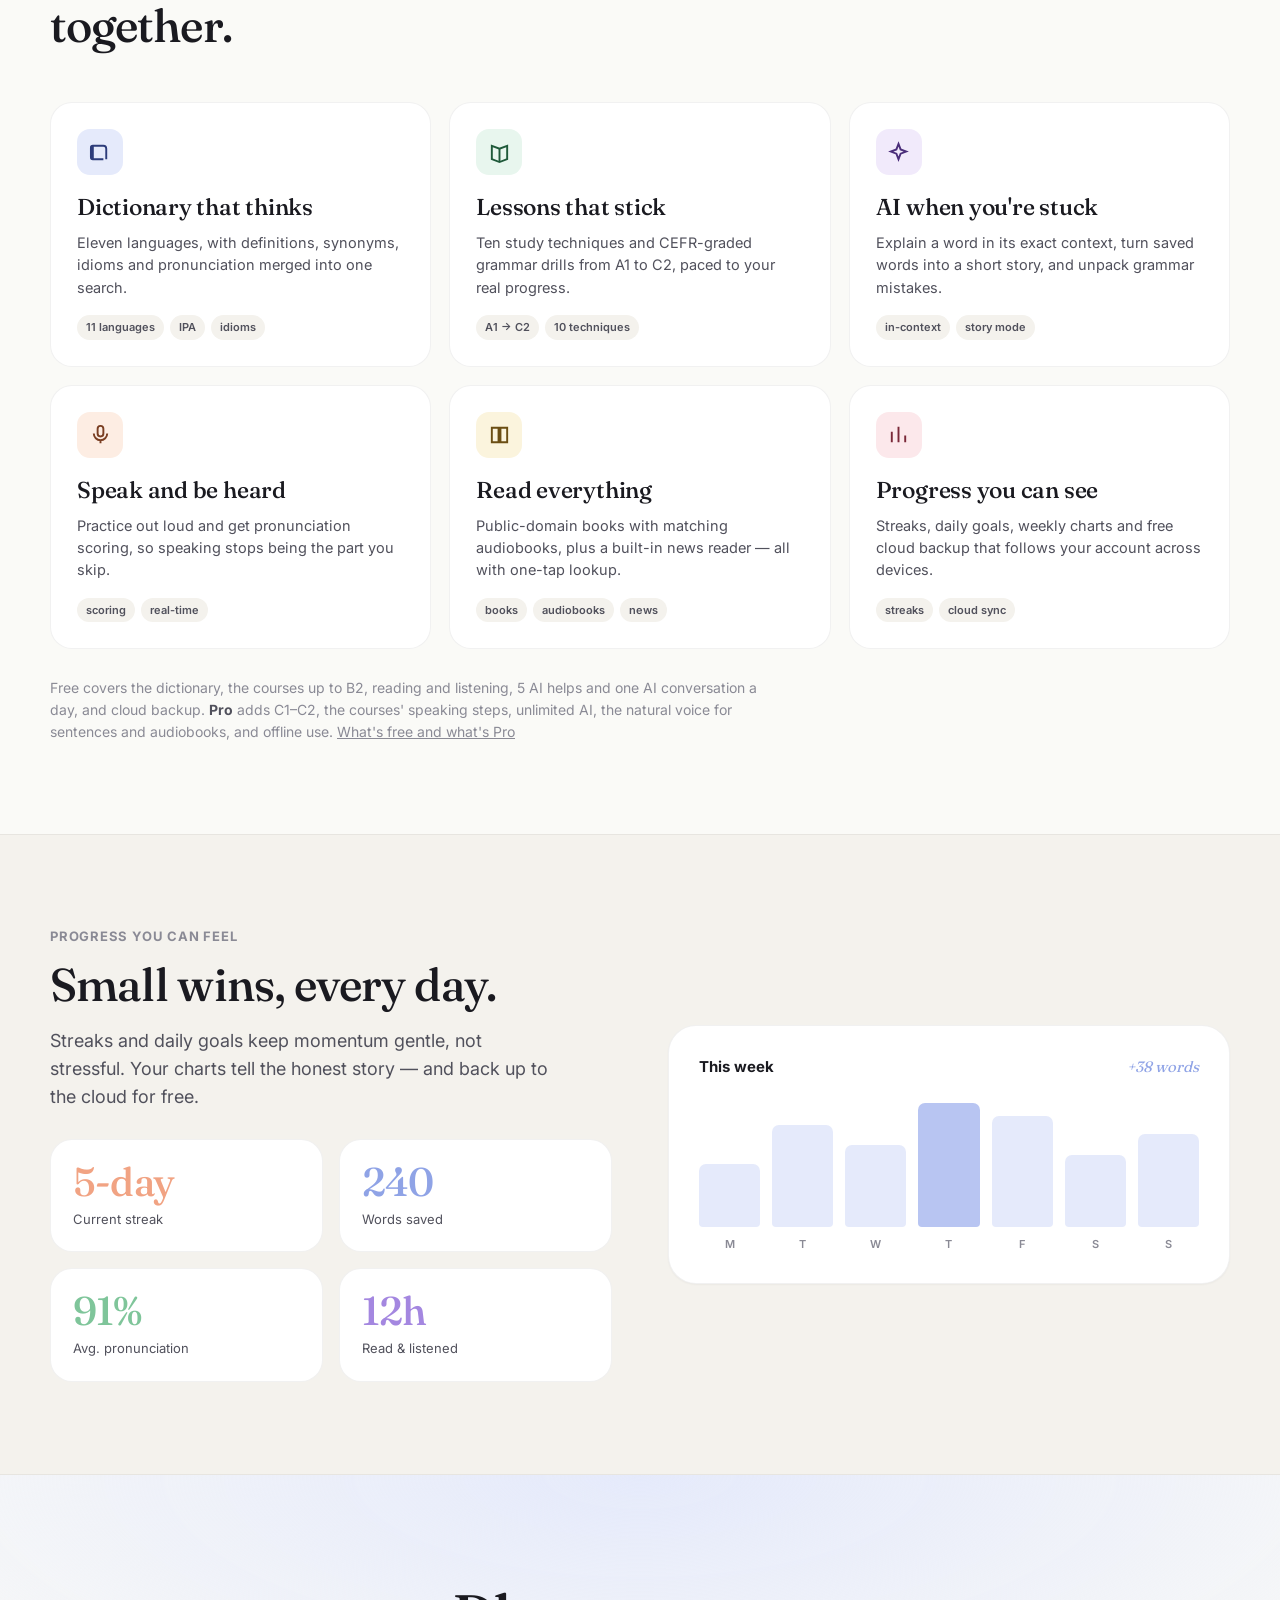
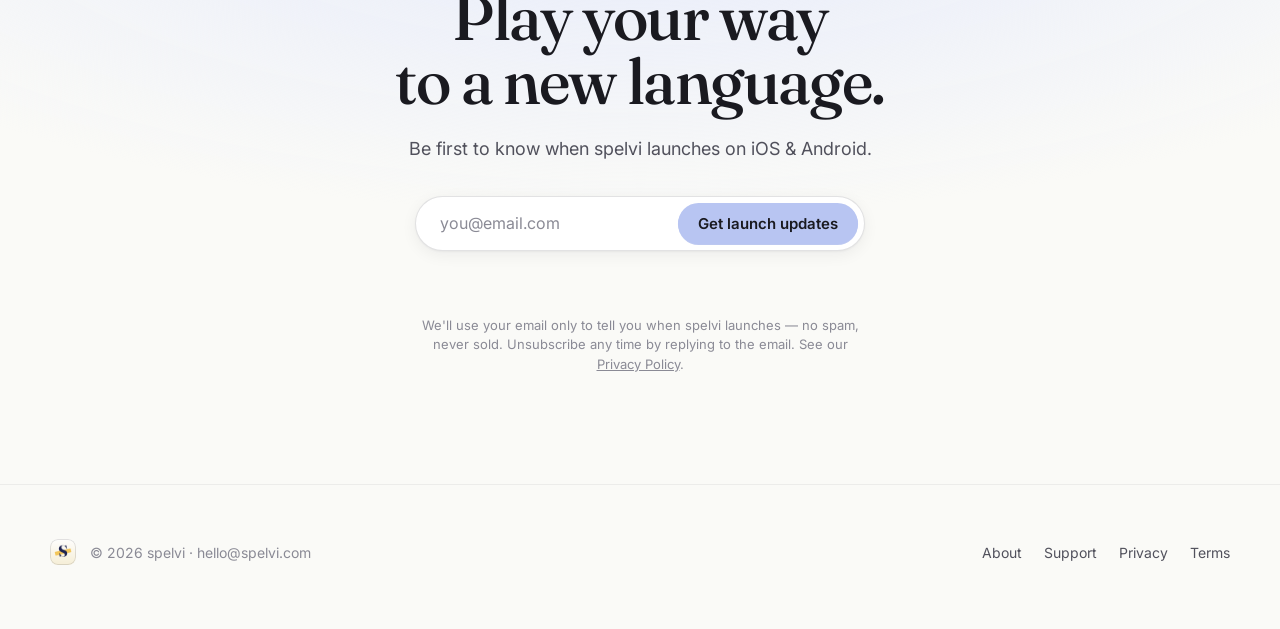
==== commit 1c071ee5: "Add files via upload" ====
--- a/index.html
+++ b/index.html
@@ -630,6 +630,7 @@
         <div class="tagrow"><span>streaks</span><span>cloud sync</span></div>
       </div>
     </div>
+    <p class="plan-note reveal" style="margin:28px 0 0;font-size:14px;line-height:1.55;color:var(--fg-3);max-width:720px;">Free covers the dictionary, the courses up to B2, reading and listening, 5 AI helps and one AI conversation a day, and cloud backup. <strong style="color:var(--fg-2);">Pro</strong> adds C1–C2, the courses' speaking steps, unlimited AI, the natural voice for sentences and audiobooks, and offline use. <a href="support.html" style="text-decoration:underline;">What's free and what's Pro</a></p>
   </div>
 </section>
 
@@ -675,6 +676,7 @@
       <button class="btn" type="submit" data-goatcounter-click="waitlist-submit" data-goatcounter-title="Waitlist submit">Get launch updates</button>
     </form>
     <p class="cta-msg" id="waitlistMsg" role="status" aria-live="polite" style="margin-top:14px;font-size:14px;min-height:1.2em;color:var(--fg-3);"></p>
+    <p class="cta-consent" style="margin:6px auto 0;max-width:460px;font-size:13px;line-height:1.5;color:var(--fg-3);">We'll use your email only to tell you when spelvi launches — no spam, never sold. Unsubscribe any time by replying to the email. See our <a href="privacy.html#waitlist" style="text-decoration:underline;">Privacy Policy</a>.</p>
   </div>
 </section>
 
--- a/colors_and_type.css
+++ b/colors_and_type.css
@@ -4,8 +4,24 @@
    Import as:  <link rel="stylesheet" href="colors_and_type.css">
    ============================================================ */
 
-/* -------- Web fonts (Google Fonts CDN — fonts/ folder reserved for self-host) -------- */
-@import url('https://fonts.googleapis.com/css2?family=Fraunces:opsz,wght,SOFT@9..144,400..700,0..100&family=Inter:wght@400;500;600;700;800&display=swap');
+/* -------- Web fonts (self-hosted, fonts/ — OFL, see fonts/OFL.txt) --------
+   Served from our own origin on purpose: loading them from Google Fonts hands
+   every visitor's IP to Google without consent, which German courts have
+   fined (LG München I, 3 O 17493/20). Variable woff2, subset to Latin + IPA. */
+@font-face {
+  font-family: 'Fraunces';
+  src: url('fonts/Fraunces-var.woff2') format('woff2');
+  font-weight: 400 700;
+  font-style: normal;
+  font-display: swap;
+}
+@font-face {
+  font-family: 'Inter';
+  src: url('fonts/Inter-var.woff2') format('woff2');
+  font-weight: 400 800;
+  font-style: normal;
+  font-display: swap;
+}
 
 /* -------- Light theme (default) -------- */
 :root {
